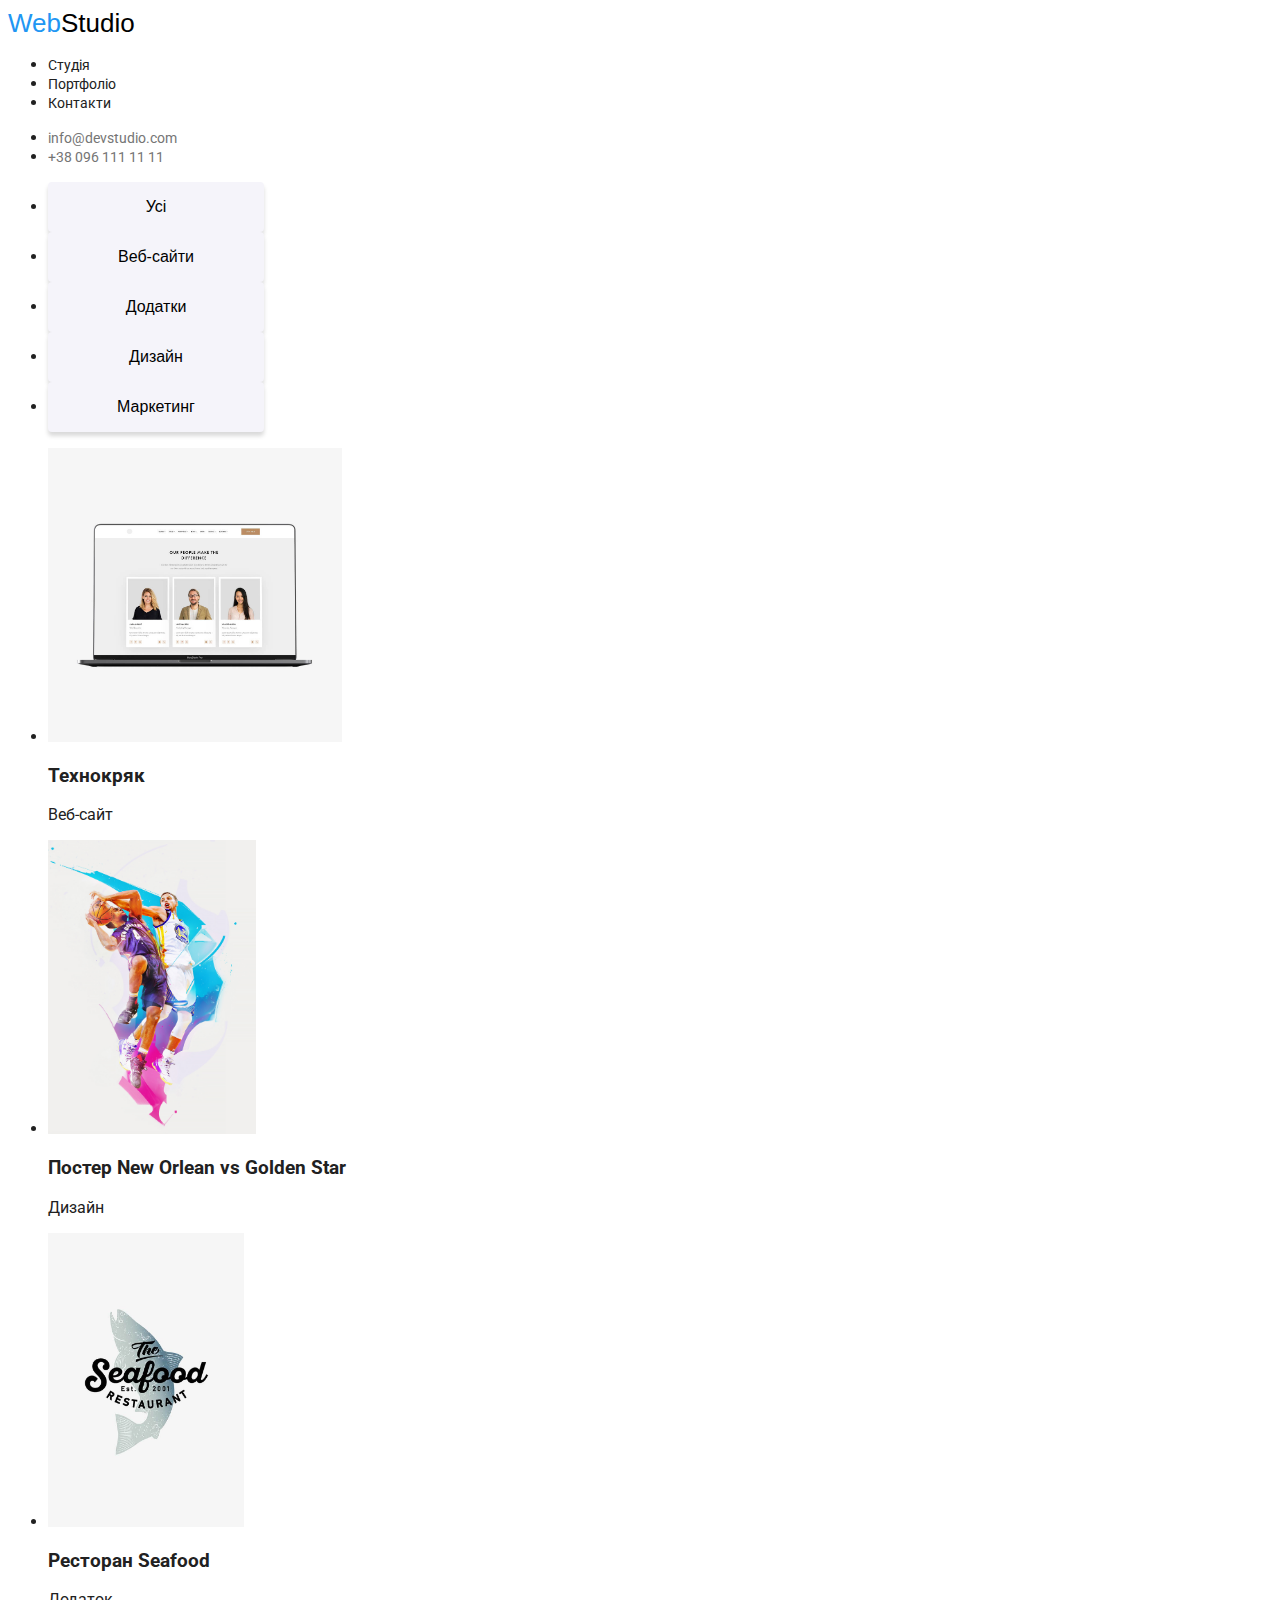
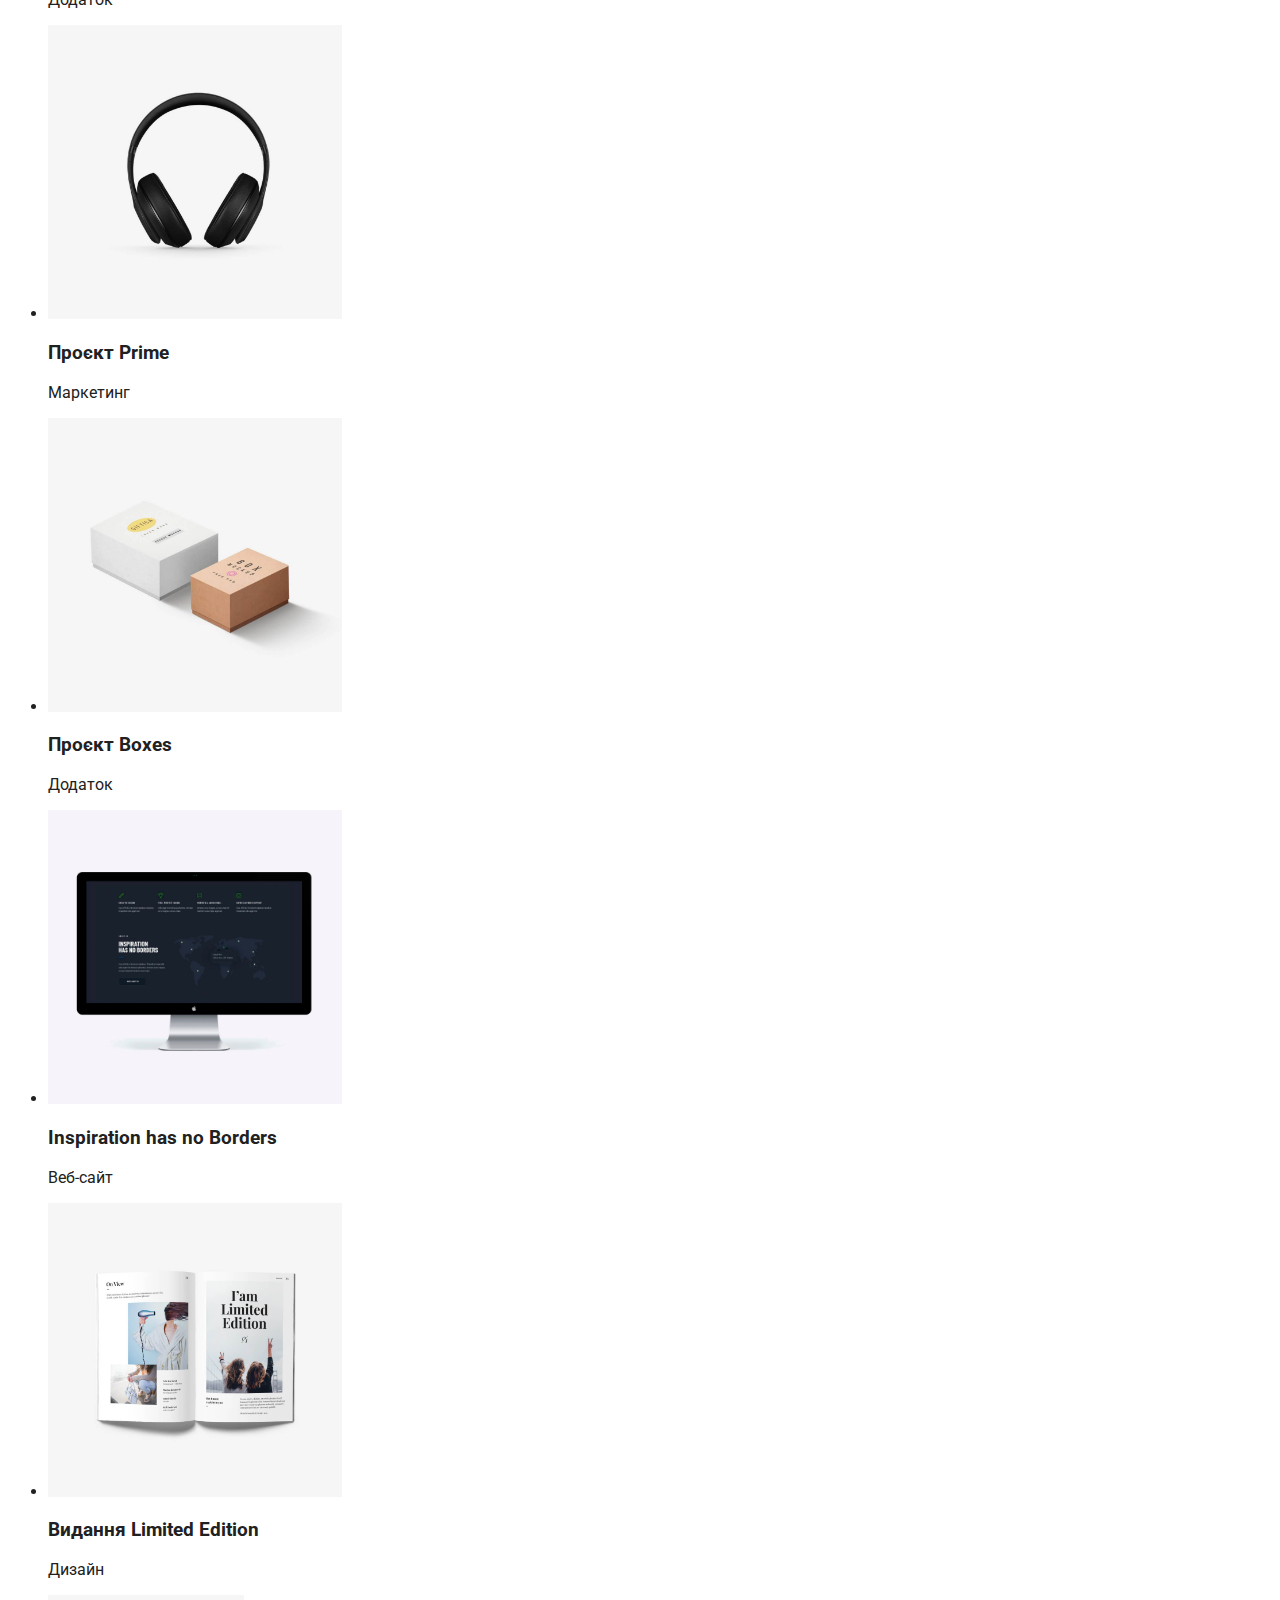
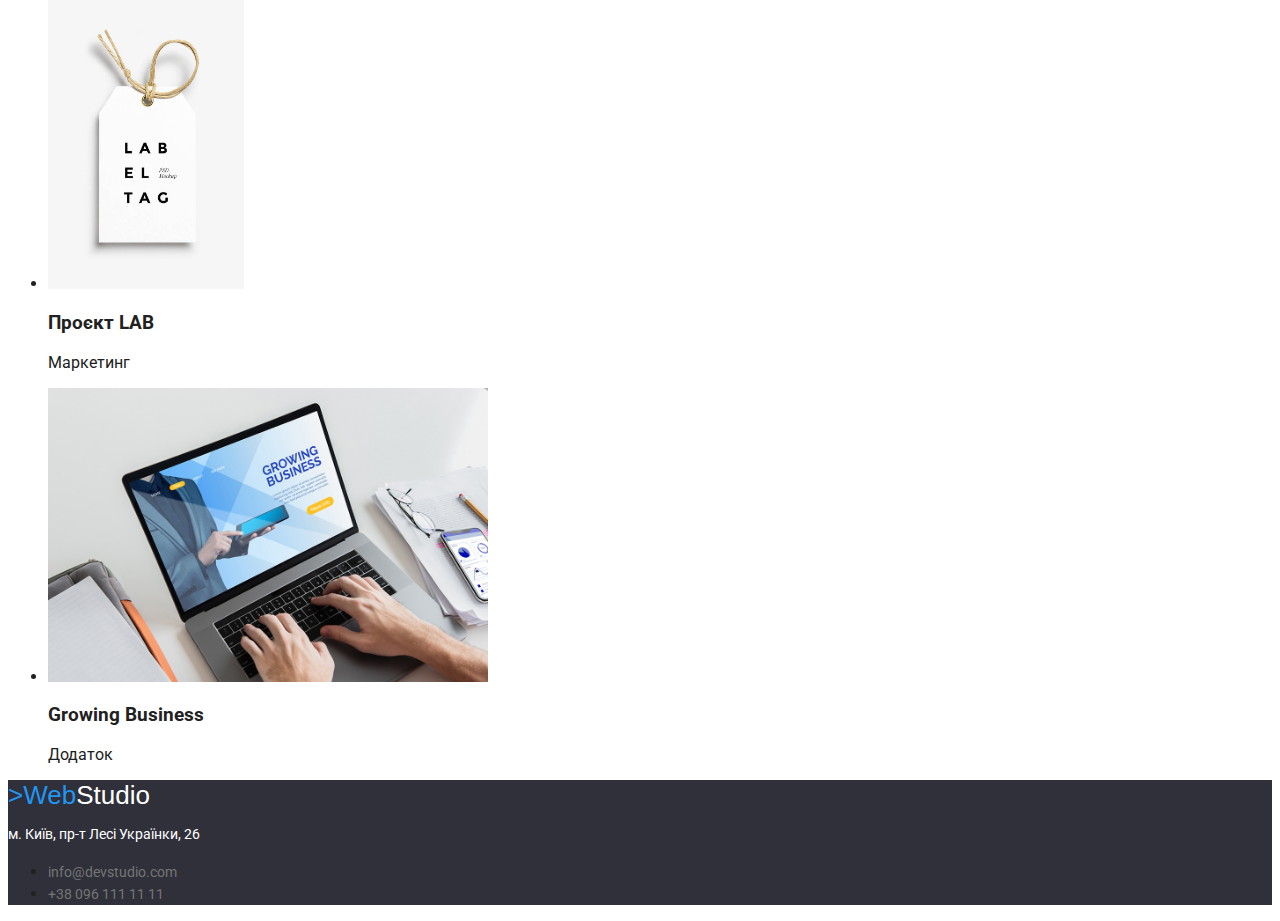
==== portfolio.html @ 4370968b "Chaged css way" ====
<!DOCTYPE html>
<html lang="en">
<head>
    <meta charset="UTF-8">
    <meta http-equiv="X-UA-Compatible" content="IE=edge">
    <meta name="viewport" content="width=device-width, initial-scale=1.0">
    <title>Портфоліо</title>
    <link rel="stylesheet" href="./css/portfolio.css" />
<link href="https://fonts.googleapis.com/css2?family=Roboto:wght@400;500;700;900&display=swap" rel="stylesheet"/>
</head>
<body>
            <!--HEADER-->
    <header>
                <nav>
                <a href = "Logo" class = "logo">Web<span style = "color: black">Studio</span></a>
                    <ul class = "social-links">
                        <li><a href = "index.html">Студія</a></li>
                        <li><a href = "">Портфоліо</a></li>
                        <li><a href = "">Контакти</li></a>
                    </ul>
                </nav>
                    <ul class = "contact">
                        <li><a href = "mailto: info@devstudio.com">info@devstudio.com</a></li>
                        <li><a href = "tel: +38 096 111 11 11">+38 096 111 11 11</a></li>
                    </ul>
            </header>
            <!--MAIN-->
    <main>
        <section>
    <ul>
        <li><button type = "button" class = "buttons">Усі</button></li>
        <li><button type = "button"class = "buttons">Веб-сайти</button></li>
        <li><button type = "button"class = "buttons">Додатки</button></li>
        <li><button type = "button"class = "buttons">Дизайн</button></li>
        <li><button type = "button"class = "buttons">Маркетинг</button></li>
    </ul>
        </section>
            <!--II SECTION-->
        <section>
            <ul class = "information">
                <li>
                    <!--1-->
                    <img src="./images/f1.jpg" alt="Компьютер"
                    weight="370" height="294">
                    <h3>Технокряк</h3>
                    <p>Веб-сайт</p>
                </li>
                <li>
                    <!--2-->
                    <img src="./images/f2.jpg" alt="Баскетбол"
                    weight="370" height="294">
                    <h3>Постер New Orlean vs Golden Star</h3>
                    <p>Дизайн</p>
                </li>
                <li>
                    <!--3-->
                    <img src="./images/f3.jpg" alt="Рыба"
                    weight="370" height="294">
                    <h3>Ресторан Seafood</h3>
                    <p>Додаток</p>
                </li>
                <li>
                    <!--4-->
                    <img src="./images/f4.jpg" alt="Наушники"
                    weight="370" height="294">
                    <h3>Проєкт Prime</h3>
                    <p>Маркетинг</p>
                </li>
                <li>
                    <!--5-->
                    <img src="./images/f5.jpg" alt="Коробки"
                    weight="370" height="294">
                    <h3>Проєкт Boxes</h3>
                    <p>Додаток</p>
                </li>
                <li>
                    <!--6-->
                    <img src="./images/f6.jpg" alt="Монитор"
                    weight="370" height="294">
                    <h3>Inspiration has no Borders</h3>
                    <p>Веб-сайт</p>
                </li>
                <li>
                    <!--7-->
                    <img src="./images/f7.jpg" alt="Журнал"
                    weight="370" height="294">
                    <h3>Видання Limited Edition</h3>
                    <p>Дизайн</p>
                </li>
                <li>
                    <!--8-->
                    <img src="./images/f8.jpg" alt="Бирка"
                    weight="370" height="294">
                    <h3>Проєкт LAB</h3>
                    <p>Маркетинг</p>
                </li>
                <li>
                    <!--9-->
                    <img src="./images/f9.jpg" alt="Ноутбук"
                    weight="370" height="294">
                    <h3>Growing Business</h3>
                    <p>Додаток</p>
                </li>
                </ul>
        </section>

        </main>
            <!--FOOTER-->
        <footer class = "container">
                <a href="logo" class = "logo">>Web<span style = "color: white">Studio</span></a>
                <address class = "fotext">
                        <p>м. Київ, пр-т Лесі Українки, 26</p>
                    <ul class = "contact">
                        <li><a href="mailto:info@devstudio.com">info@devstudio.com</a></li>
                        <li><a href="tel:+38 096 111 11 11">+38 096 111 11 11</a></li>
                    </ul>
                </address>
            </footer>
</body>
</html>
---- css/portfolio.css ----
body {
    font-family: Roboto, sans-serif;
    color: #212121;
}
.logo {
    text-decoration: none;
    font-family: Raleway, sans-serif;
    color: #2196F3;
    font-size: 26px;
    line-height: 31px;
}
.social-links a {
    color: #212121;
    text-decoration: none;
    font-size: 14px;
    font-style: Medium;
    line-height: 16px;   
}
.social-links :hover {
    color: #2196F3;
}
.contact a{
    color: #757575;
    text-decoration: none;
    font-size: 14px;  
}
.contact :hover {
    color: #2196F3;
}
.buttons {
    width: 216px;
    height: 50px;
    background-color: #F5F4FA;
    border-radius: 4px;
    border: 0px;
    font-size: 16px;
    color: black;
    box-shadow: 0px 4px 4px 0px #00000026;
    cursor: pointer;
}
.buttons:hover {
    background-color: #2196F3;
    color: white;
}
.box h3{
    font-size: 18;
    color: #212121;
    line-height: 2.0;
    font-style: bold;
    letter-spacing: 6%;
}
.box p {
    font-size: 16;
    color: #757575;
    line-height: 2.0;
    font-style: regular;
    letter-spacing: 3%;
}
.fotext {
    text-decoration: none;
    font-style: normal;
    line-height: 1.4;
}
.fotext p {
    font-size: 14px;
    color: white;
}
.container {
    background-color: #2F303A;
}
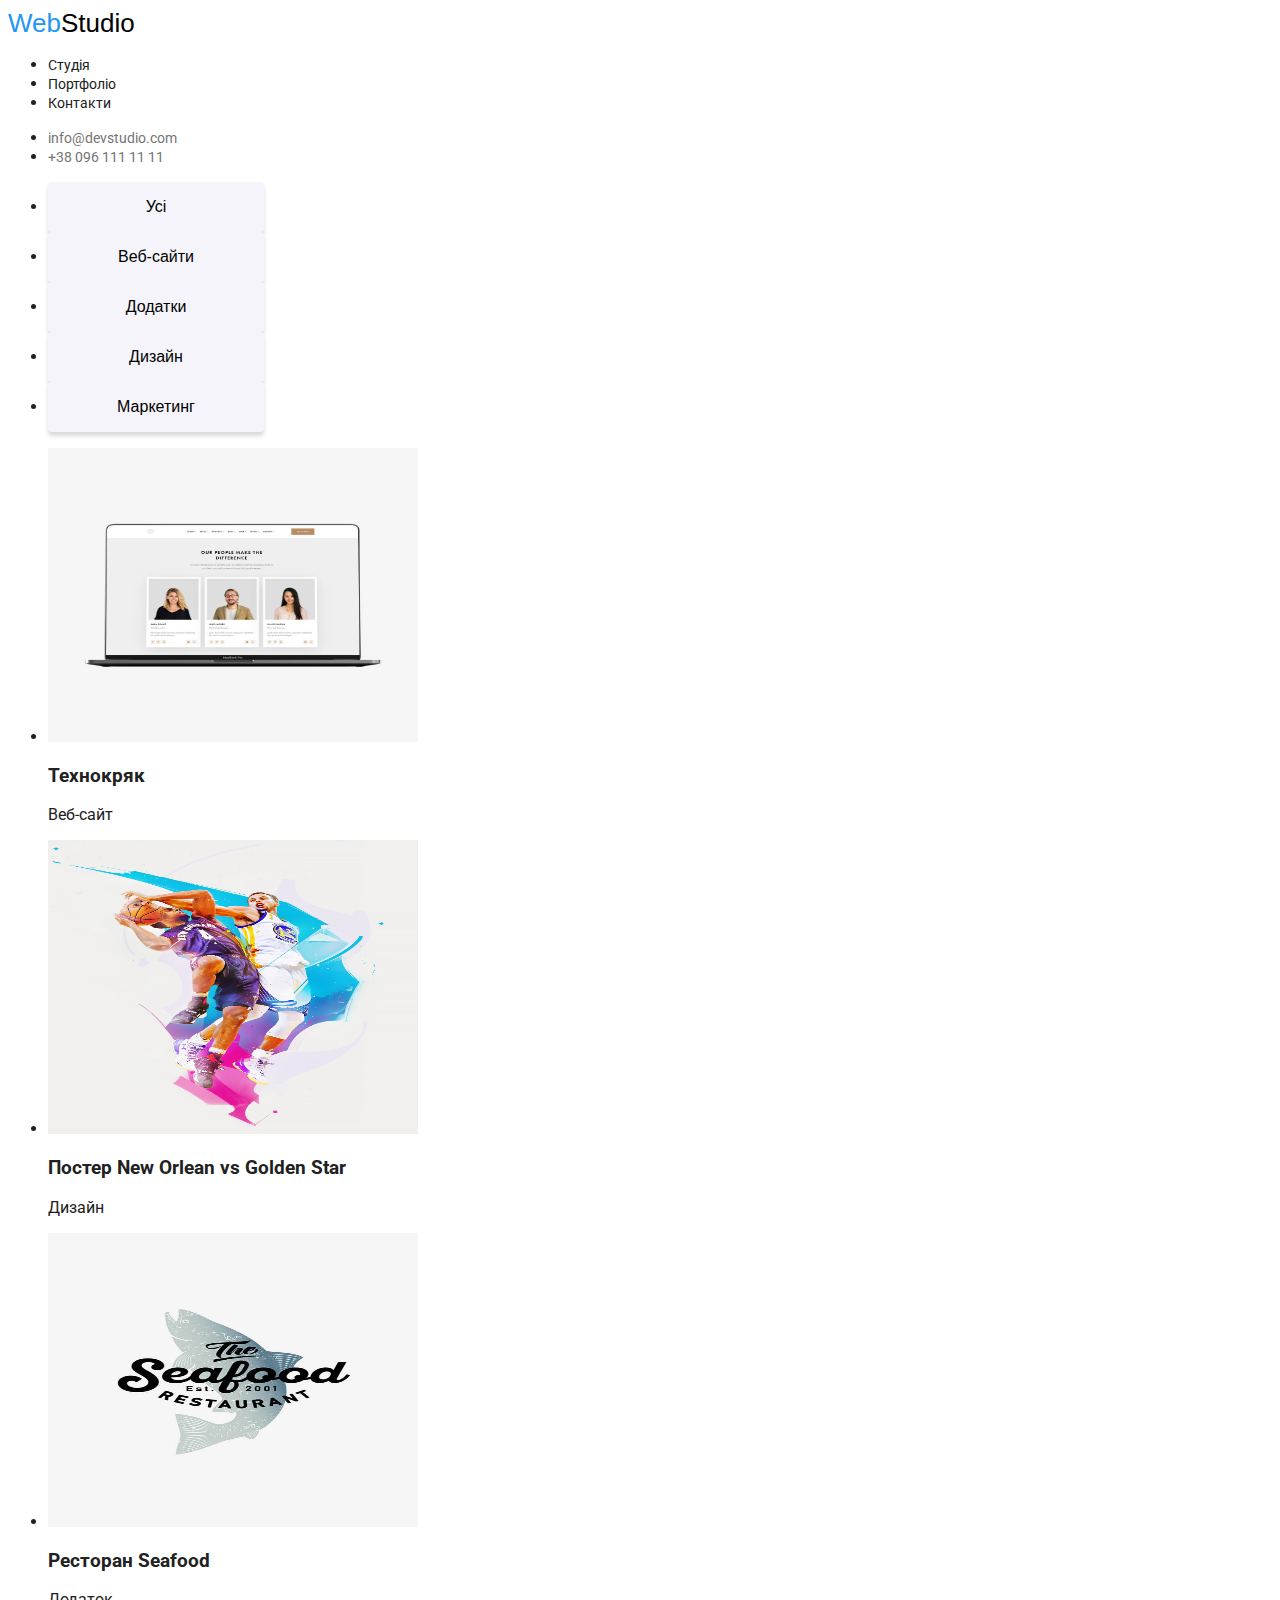
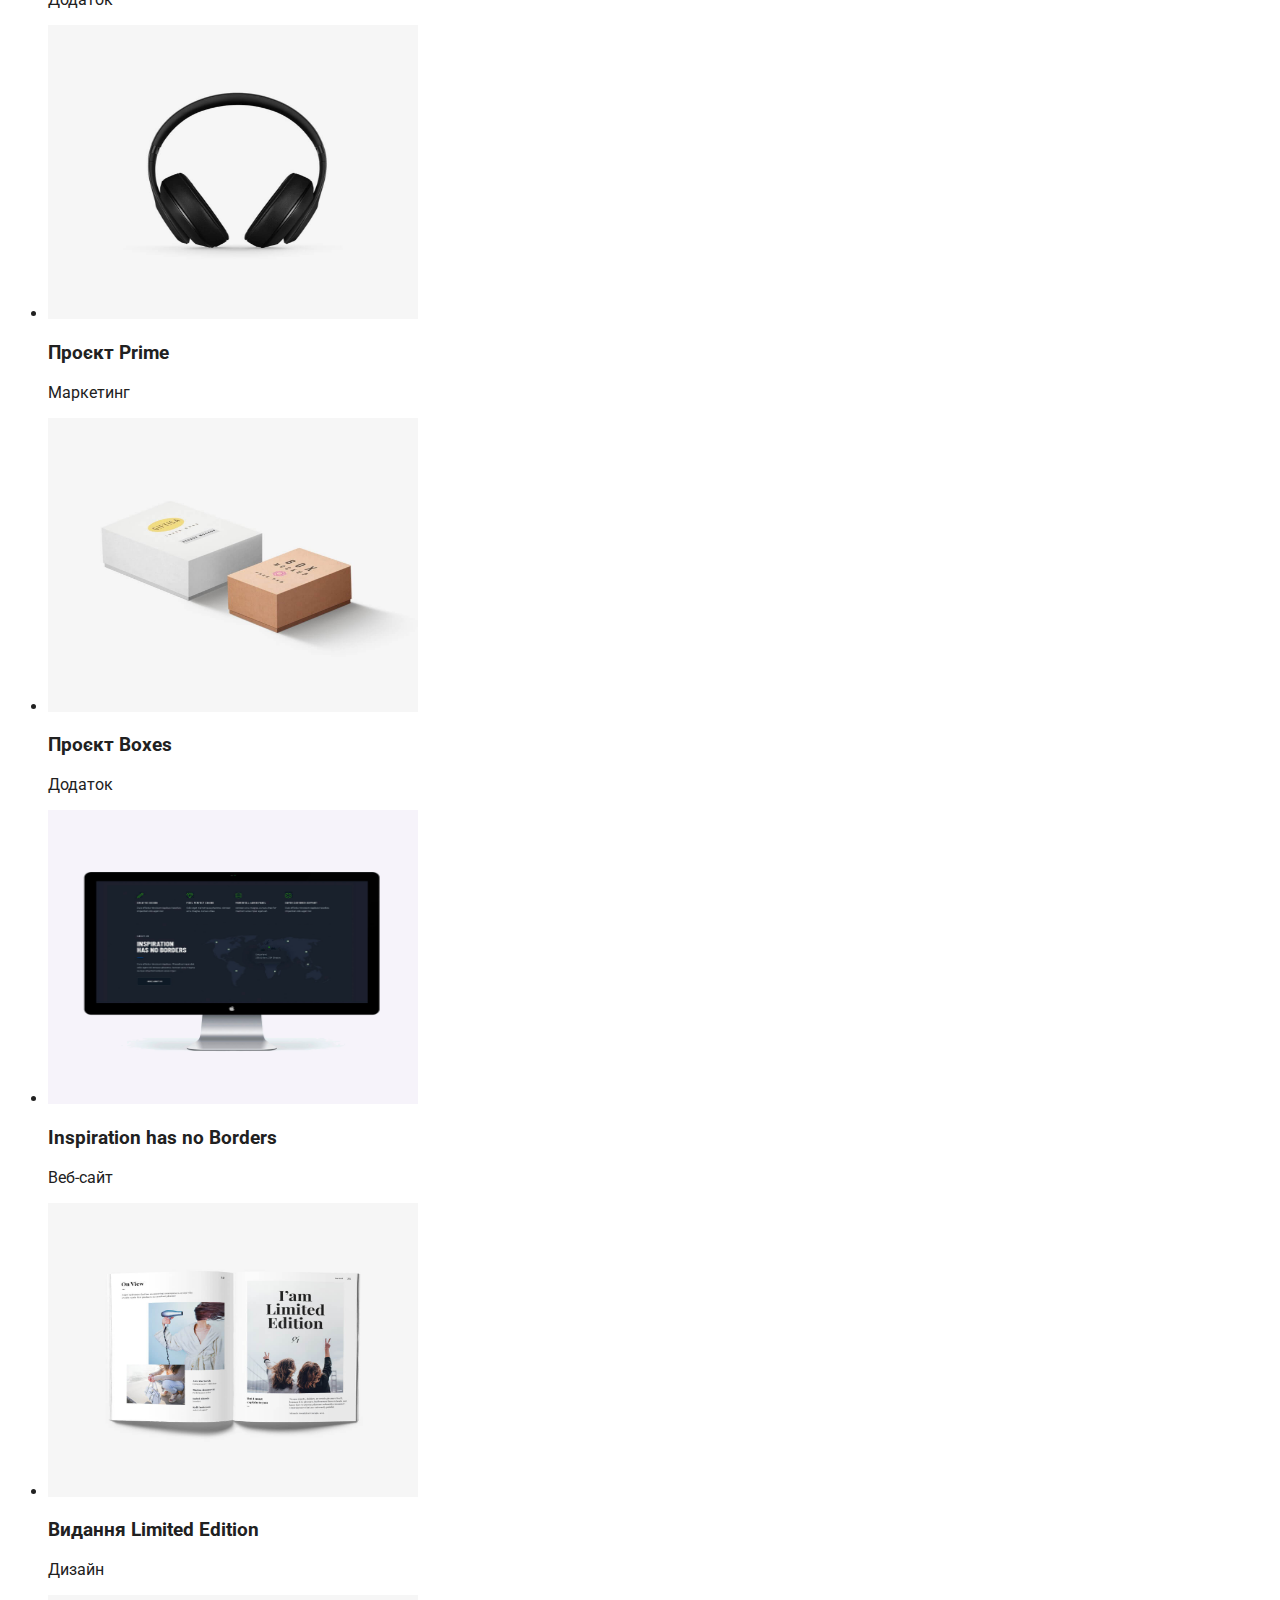
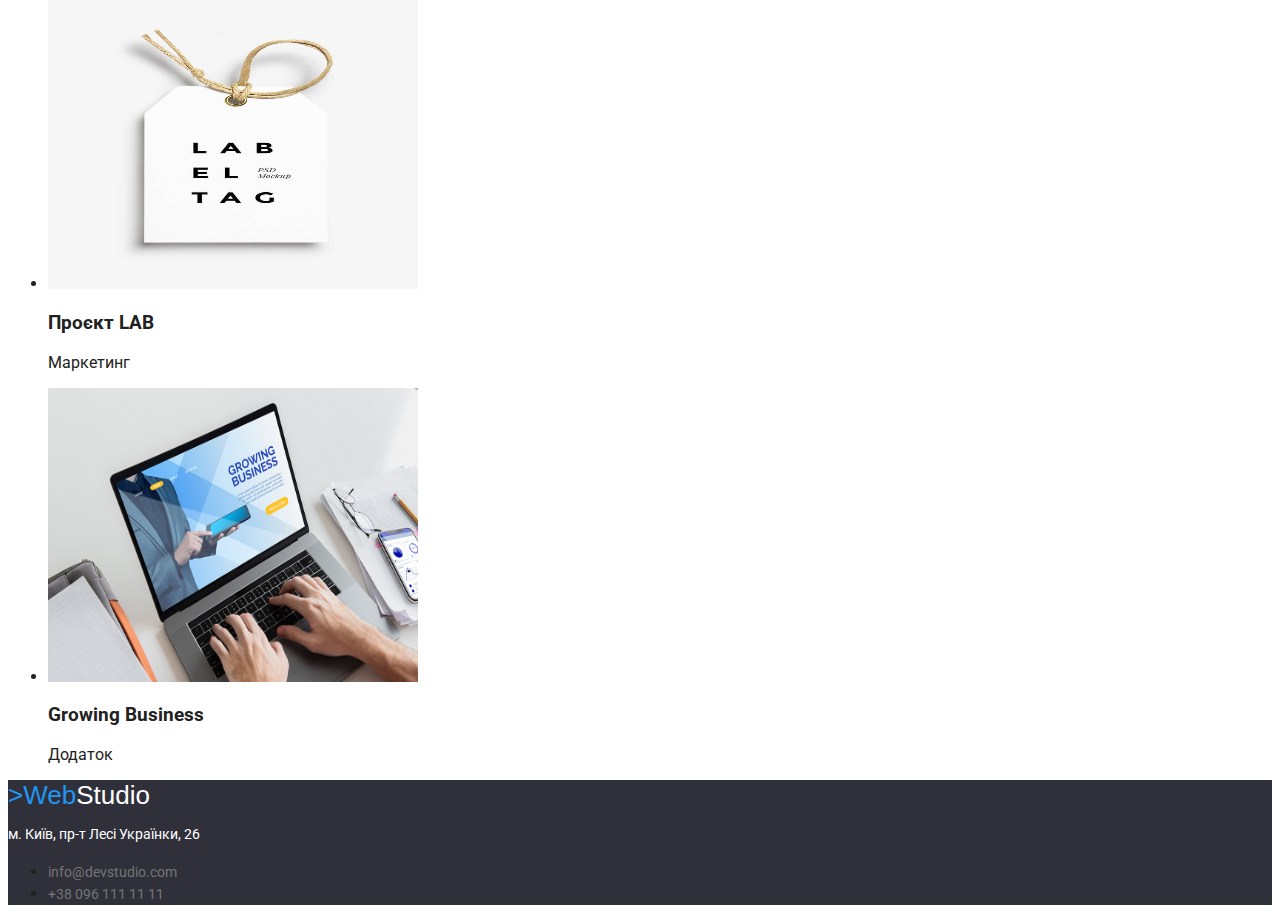
==== commit d2569e3e: "nothing" ====
--- a/portfolio.html
+++ b/portfolio.html
@@ -41,63 +41,63 @@
                 <li>
                     <!--1-->
                     <img src="./images/f1.jpg" alt="Компьютер"
-                    weight="370" height="294">
+                    width="370" height="294">
                     <h3>Технокряк</h3>
                     <p>Веб-сайт</p>
                 </li>
                 <li>
                     <!--2-->
                     <img src="./images/f2.jpg" alt="Баскетбол"
-                    weight="370" height="294">
+                    width="370" height="294">
                     <h3>Постер New Orlean vs Golden Star</h3>
                     <p>Дизайн</p>
                 </li>
                 <li>
                     <!--3-->
                     <img src="./images/f3.jpg" alt="Рыба"
-                    weight="370" height="294">
+                    width="370" height="294">
                     <h3>Ресторан Seafood</h3>
                     <p>Додаток</p>
                 </li>
                 <li>
                     <!--4-->
                     <img src="./images/f4.jpg" alt="Наушники"
-                    weight="370" height="294">
+                    width="370" height="294">
                     <h3>Проєкт Prime</h3>
                     <p>Маркетинг</p>
                 </li>
                 <li>
                     <!--5-->
                     <img src="./images/f5.jpg" alt="Коробки"
-                    weight="370" height="294">
+                    width="370" height="294">
                     <h3>Проєкт Boxes</h3>
                     <p>Додаток</p>
                 </li>
                 <li>
                     <!--6-->
                     <img src="./images/f6.jpg" alt="Монитор"
-                    weight="370" height="294">
+                    width="370" height="294">
                     <h3>Inspiration has no Borders</h3>
                     <p>Веб-сайт</p>
                 </li>
                 <li>
                     <!--7-->
                     <img src="./images/f7.jpg" alt="Журнал"
-                    weight="370" height="294">
+                    width="370" height="294">
                     <h3>Видання Limited Edition</h3>
                     <p>Дизайн</p>
                 </li>
                 <li>
                     <!--8-->
                     <img src="./images/f8.jpg" alt="Бирка"
-                    weight="370" height="294">
+                    width="370" height="294">
                     <h3>Проєкт LAB</h3>
                     <p>Маркетинг</p>
                 </li>
                 <li>
                     <!--9-->
                     <img src="./images/f9.jpg" alt="Ноутбук"
-                    weight="370" height="294">
+                    width="370" height="294">
                     <h3>Growing Business</h3>
                     <p>Додаток</p>
                 </li>
--- a/css/portfolio.css
+++ b/css/portfolio.css
@@ -13,7 +13,7 @@
     color: #212121;
     text-decoration: none;
     font-size: 14px;
-    font-style: Medium;
+    font-weight: Medium;
     line-height: 16px;   
 }
 .social-links :hover {
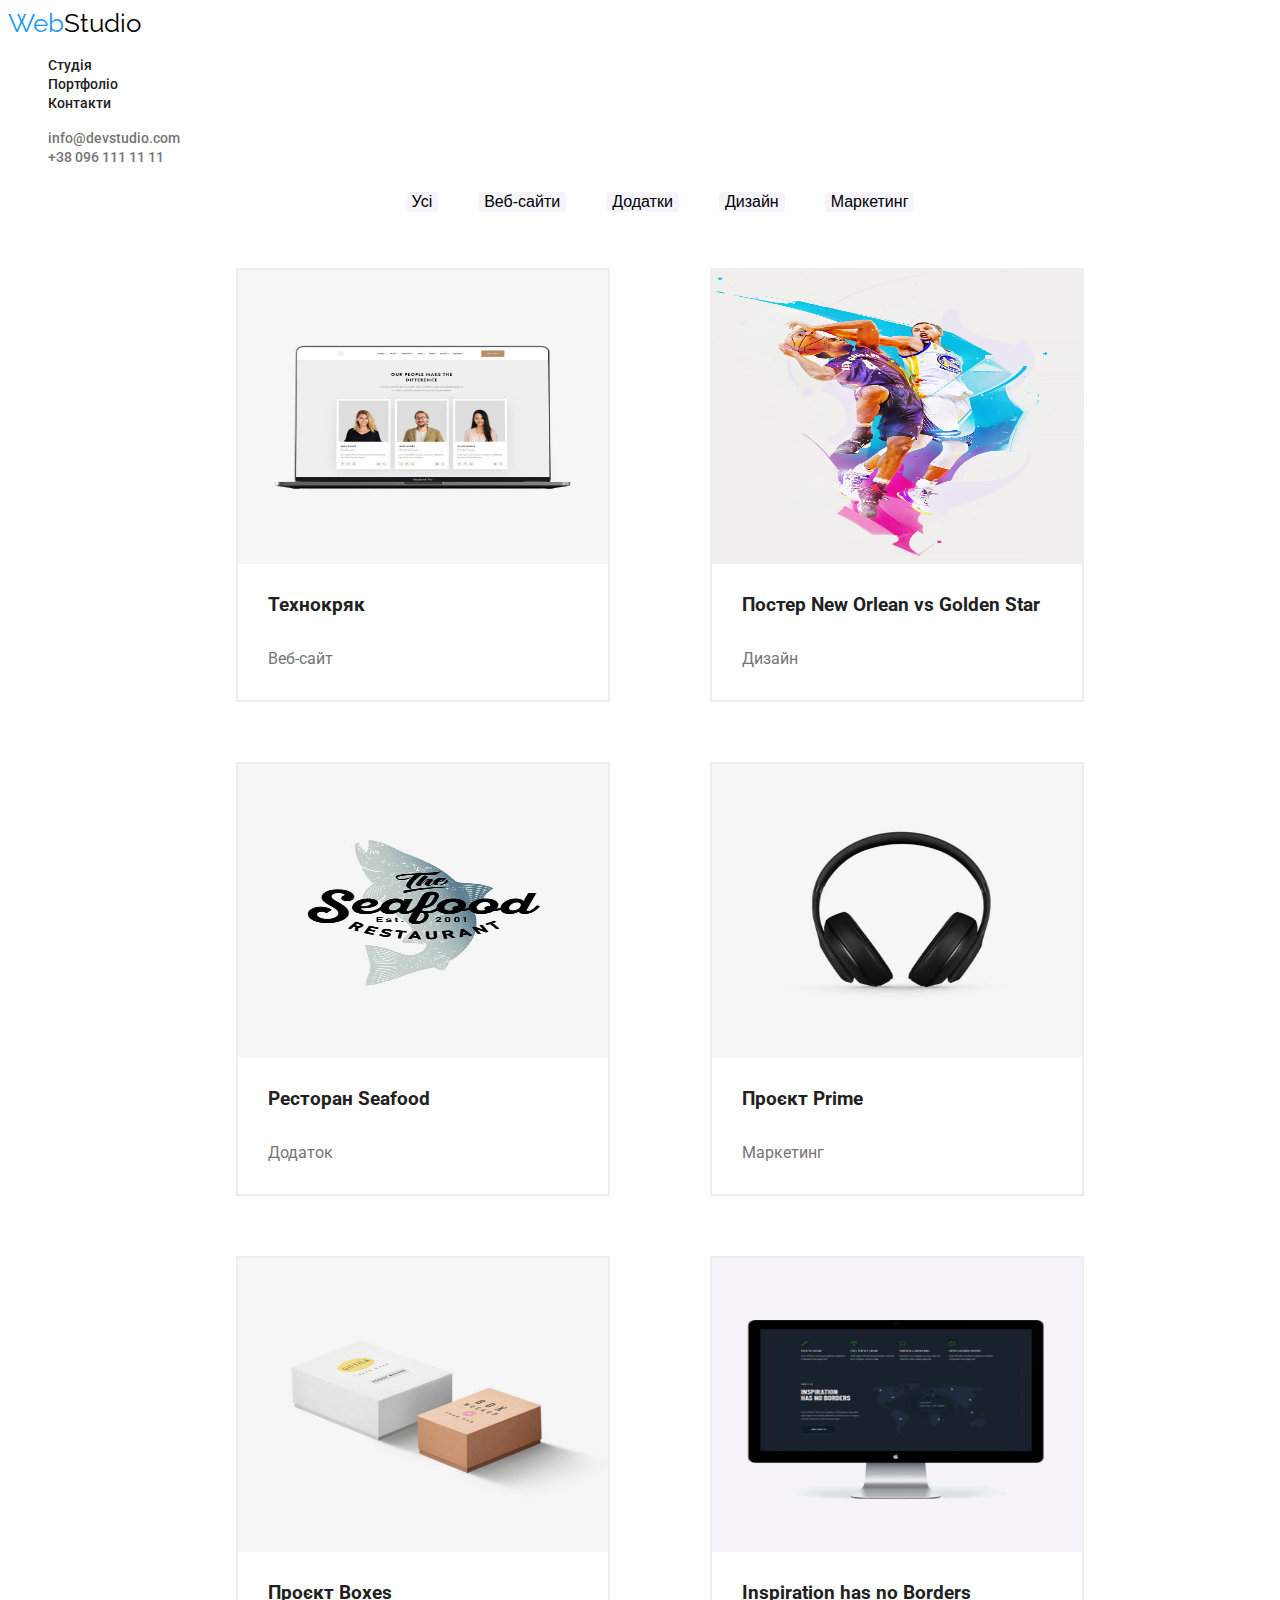
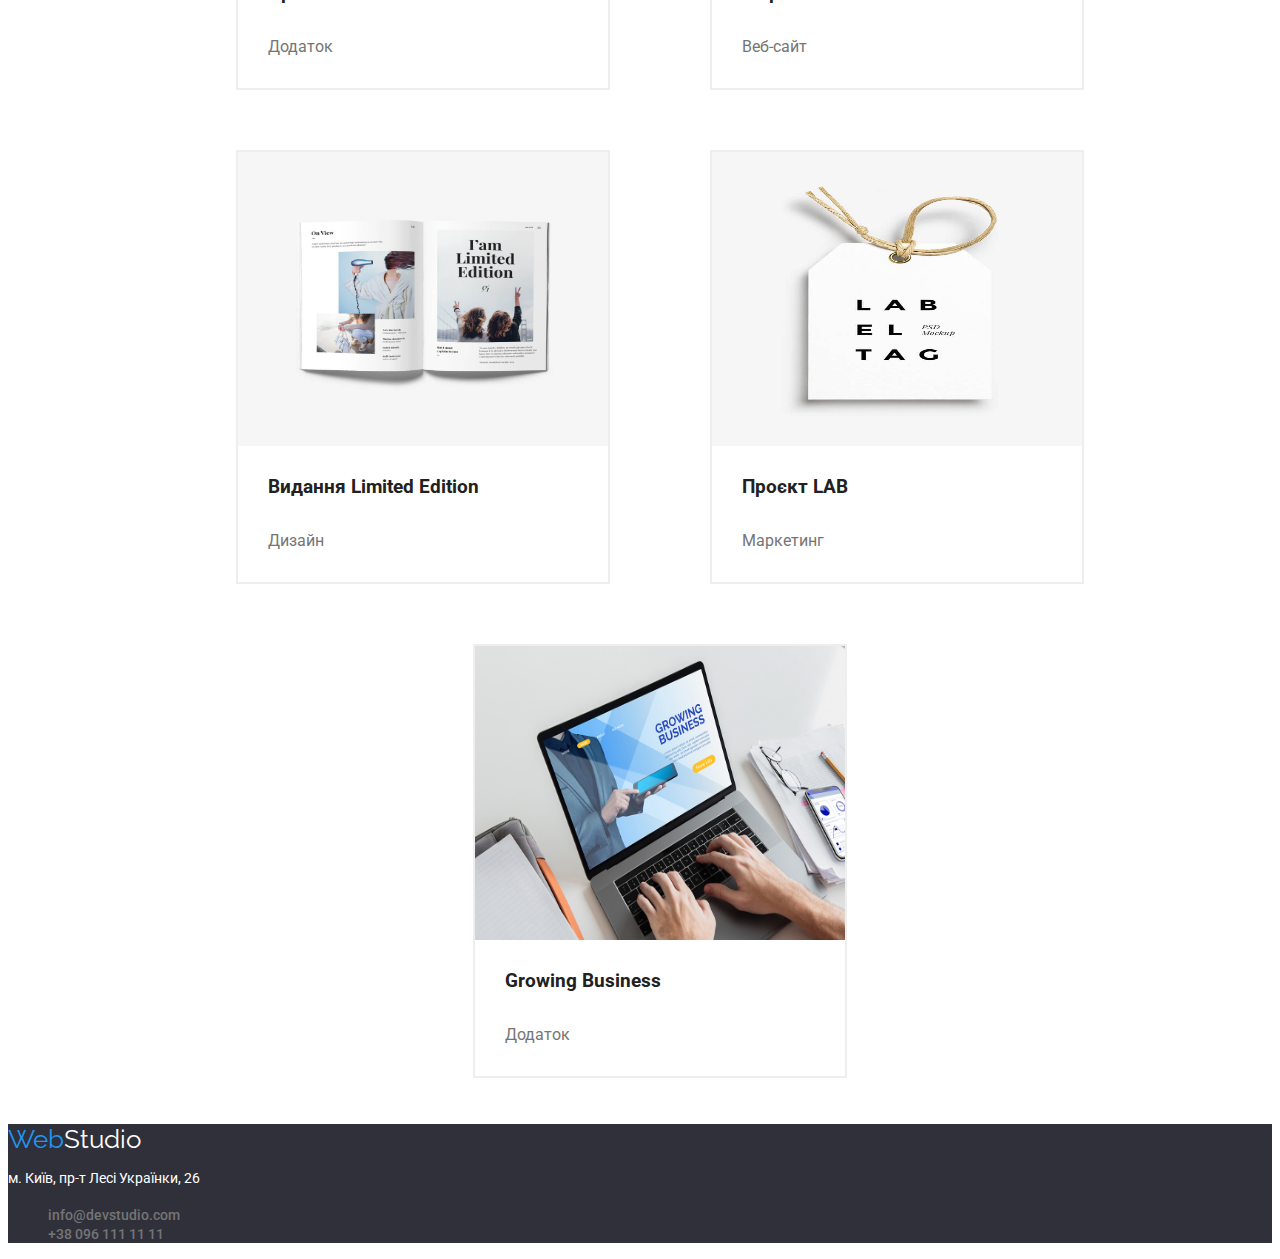
==== commit ca50c79f: "CHANGED SOMETHING JUST WATCH" ====
--- a/portfolio.html
+++ b/portfolio.html
@@ -5,8 +5,9 @@
     <meta http-equiv="X-UA-Compatible" content="IE=edge">
     <meta name="viewport" content="width=device-width, initial-scale=1.0">
     <title>Портфоліо</title>
-    <link rel="stylesheet" href="./css/portfolio.css" />
-<link href="https://fonts.googleapis.com/css2?family=Roboto:wght@400;500;700;900&display=swap" rel="stylesheet"/>
+    <link rel="stylesheet" href="./css/style.css" />
+        <link href="https://fonts.googleapis.com/css2?family=Roboto:wght@400;500;700;900&display=swap" rel="stylesheet"/>
+        <link href="https://fonts.googleapis.com/css2?family=Raleway:wght@700&display=swap" rel="stylesheet">
 </head>
 <body>
             <!--HEADER-->
@@ -27,77 +28,68 @@
             <!--MAIN-->
     <main>
         <section>
-    <ul>
-        <li><button type = "button" class = "buttons">Усі</button></li>
-        <li><button type = "button"class = "buttons">Веб-сайти</button></li>
-        <li><button type = "button"class = "buttons">Додатки</button></li>
-        <li><button type = "button"class = "buttons">Дизайн</button></li>
-        <li><button type = "button"class = "buttons">Маркетинг</button></li>
+    <ul class = "direction">
+        <li><button type = "button" class = "second-button">Усі</button></li>
+        <li><button type = "button" class = "second-button">Веб-сайти</button></li>
+        <li><button type = "button" class = "second-button">Додатки</button></li>
+        <li><button type = "button" class = "second-button">Дизайн</button></li>
+        <li><button type = "button" class = "second-button">Маркетинг</button></li>
     </ul>
         </section>
             <!--II SECTION-->
-        <section>
-            <ul class = "information">
-                <li>
+        <section  class = "direction-two">
+            <ul class = "box">
+                <li class = "second-card">
                     <!--1-->
-                    <img src="./images/f1.jpg" alt="Компьютер"
-                    width="370" height="294">
+                    <img src="./images/f1.jpg" alt="Компьютер"/>
                     <h3>Технокряк</h3>
                     <p>Веб-сайт</p>
                 </li>
-                <li>
+                <li class = "second-card">
                     <!--2-->
-                    <img src="./images/f2.jpg" alt="Баскетбол"
-                    width="370" height="294">
+                    <img src="./images/f2.jpg" alt="Баскетбол"/>
                     <h3>Постер New Orlean vs Golden Star</h3>
                     <p>Дизайн</p>
                 </li>
-                <li>
+                <li class = "second-card">
                     <!--3-->
-                    <img src="./images/f3.jpg" alt="Рыба"
-                    width="370" height="294">
+                    <img src="./images/f3.jpg" alt="Рыба"/>
                     <h3>Ресторан Seafood</h3>
                     <p>Додаток</p>
                 </li>
-                <li>
+                <li class = "second-card">
                     <!--4-->
-                    <img src="./images/f4.jpg" alt="Наушники"
-                    width="370" height="294">
+                    <img src="./images/f4.jpg" alt="Наушники"/>
                     <h3>Проєкт Prime</h3>
                     <p>Маркетинг</p>
                 </li>
-                <li>
+                <li class = "second-card">
                     <!--5-->
-                    <img src="./images/f5.jpg" alt="Коробки"
-                    width="370" height="294">
+                    <img src="./images/f5.jpg" alt="Коробки"/>
                     <h3>Проєкт Boxes</h3>
                     <p>Додаток</p>
                 </li>
-                <li>
+                <li class = "second-card">
                     <!--6-->
-                    <img src="./images/f6.jpg" alt="Монитор"
-                    width="370" height="294">
+                    <img src="./images/f6.jpg" alt="Монитор"/>
                     <h3>Inspiration has no Borders</h3>
                     <p>Веб-сайт</p>
                 </li>
-                <li>
+                <li class = "second-card">
                     <!--7-->
-                    <img src="./images/f7.jpg" alt="Журнал"
-                    width="370" height="294">
+                    <img src="./images/f7.jpg" alt="Журнал"/>
                     <h3>Видання Limited Edition</h3>
                     <p>Дизайн</p>
                 </li>
-                <li>
+                <li class = "second-card">
                     <!--8-->
-                    <img src="./images/f8.jpg" alt="Бирка"
-                    width="370" height="294">
+                    <img src="./images/f8.jpg" alt="Бирка"/>
                     <h3>Проєкт LAB</h3>
                     <p>Маркетинг</p>
                 </li>
-                <li>
+                <li class = "second-card">
                     <!--9-->
-                    <img src="./images/f9.jpg" alt="Ноутбук"
-                    width="370" height="294">
+                    <img src="./images/f9.jpg" alt="Ноутбук"/>
                     <h3>Growing Business</h3>
                     <p>Додаток</p>
                 </li>
@@ -107,8 +99,8 @@
         </main>
             <!--FOOTER-->
         <footer class = "container">
-                <a href="logo" class = "logo">>Web<span style = "color: white">Studio</span></a>
-                <address class = "fotext">
+                <a href="logo" class = "logo">Web<span style = "color: white">Studio</span></a>
+                <address class = "footer-text">
                         <p>м. Київ, пр-т Лесі Українки, 26</p>
                     <ul class = "contact">
                         <li><a href="mailto:info@devstudio.com">info@devstudio.com</a></li>
--- a/css/style.css
+++ b/css/style.css
@@ -0,0 +1,179 @@
+body {
+    font-family: "Roboto", sans-serif;
+    color: #212121;
+}
+.logo {
+    text-decoration: none;
+    font-family: "Raleway", sans-serif;
+    color: #2196F3;
+    font-size: 26px;
+    line-height: 31px;
+}
+.social-links {
+    list-style: none;
+}
+.social-links a {
+    text-decoration: none;
+    color: #212121;
+    font-size: 14px;
+    font-weight: 500;
+    line-height: 16px;   
+}
+.social-links :hover {
+    color: #2196F3;
+}
+.contact {
+    list-style: none;
+}
+.contact a{
+    text-decoration: none;
+    color: #757575;
+    font-weight: 500;
+    font-style: normal;
+    font-size: 14px;
+}
+.contact :hover {
+    color: #2196F3;
+}
+.first-title {
+    font-size: 44px;
+    line-height: 60px;
+    letter-spacing: 6%;
+    font-weight: black;
+}
+.button {
+    width: 216px;
+    height: 50px;
+    background-color: #2196F3;
+    border-radius: 4px;
+    border: 0px;
+    font-size: 16px;
+    color: white;
+    box-shadow: 0px 4px 4px 0px #00000026;
+    cursor: pointer;
+}
+.information {
+    list-style: none;
+    font-size: 14px;
+    line-height: 1.4;
+    font-weight: Bold;
+}
+.information p{
+    color: #757575;
+    font-weight: 400;
+    line-height: 1.6;
+    font-weight: 400;
+}
+.images-page-one { 
+    list-style: none;
+}
+.images-page-one img { 
+    width: 370px; 
+    height: 294px;
+}
+.title {
+    font-size: 36px;
+    font-style: Bold;
+    line-height: 1.6;
+}
+.selection-color {
+    background-color: #F5F4FA;
+}
+.our-team {
+    list-style: none;
+}
+.our-team img {
+    width: 270px;
+    height: 260px;
+}
+
+.our-team h3 {
+    font-size: 16px;
+    font-weight: 500;
+    line-height: 1.2;
+}
+
+.our-team p {
+    color: #757575;
+    font-weight: 400;
+    font-size: 16px;
+}
+
+.footer-text p {
+    text-decoration: none;
+    list-style: none;
+    line-height: 1.4;
+    font-size: 14px;
+    font-style: normal;
+    font-weight: 400;
+    color: white;
+    
+}
+.container {
+    text-decoration: none;
+    list-style: none;
+    background-color: #2F303A;
+}
+.second-button {
+    list-style: none;
+    font-size: 16px;
+    background-color: #F5F4FA;
+    border-radius: 4px;
+    border: 0px;
+    color: black;
+    font-weight: 500;
+    cursor: pointer;
+    margin: 10px 20px; 
+}
+.second-button:hover {
+    background-color: #2196F3;
+    color: white;
+}
+.direction {
+    list-style: none;
+    display: flex;
+    justify-content: center;
+    align-items: center;
+}
+.direction-two {
+    list-style: none;
+    
+}
+.box {
+    text-decoration: none;
+    list-style: none;
+
+    display: flex;
+    flex-wrap: wrap;
+    justify-content: center;
+    align-items: center;
+}
+.box img {
+    width: 370px; 
+    height: 294px;
+}
+
+.box h3{
+    font-size: 18;
+    color: #212121;
+    line-height: 2.0;
+    font-weight: bold;
+    letter-spacing: 6%;
+    padding-left: 30px;
+}
+.box p {
+    font-size: 16;
+    color: #757575;
+    line-height: 2.0;
+    font-weight: 400;
+    letter-spacing: 3%;
+    padding-left: 30px;
+}
+.second-card {
+    width: 370px;
+    height: 430px;
+    border: 2px solid #EEEEEE;
+    background: #FFFFFF;
+    
+    margin: 30px 50px;
+}
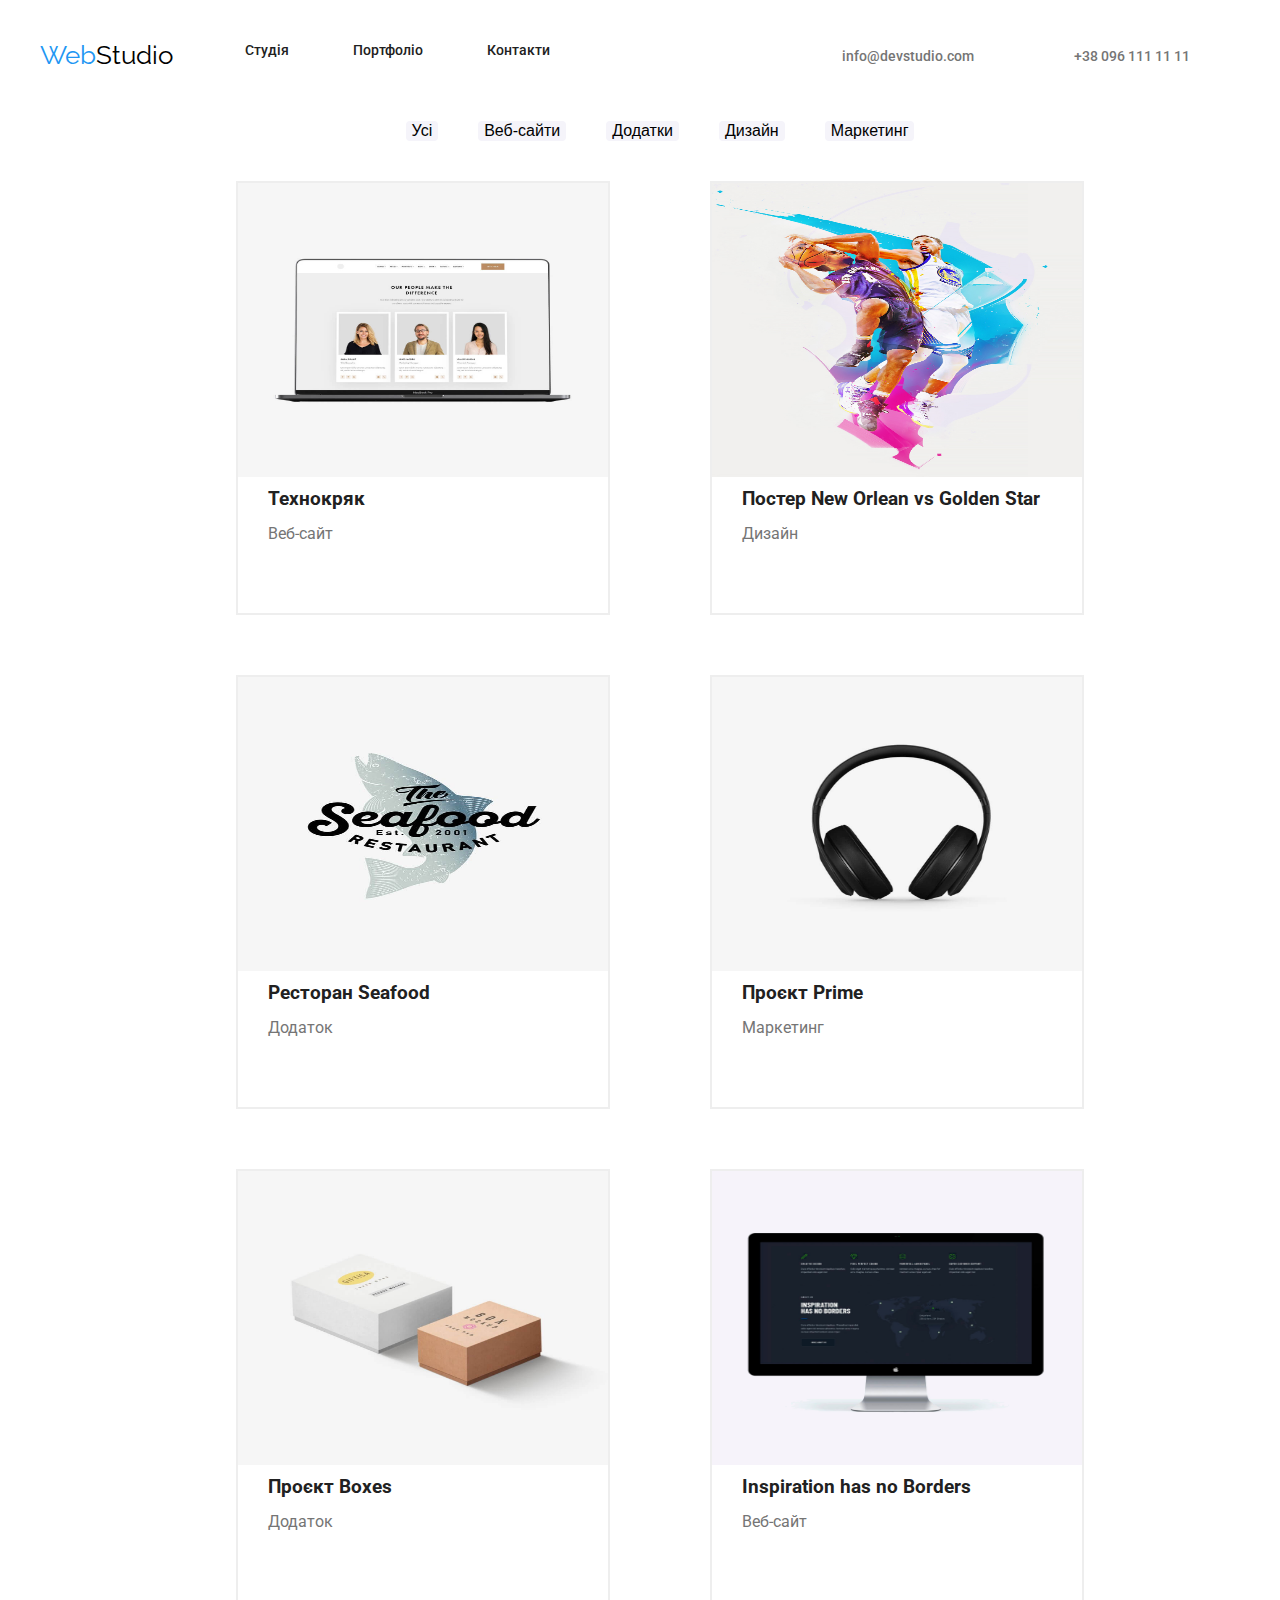
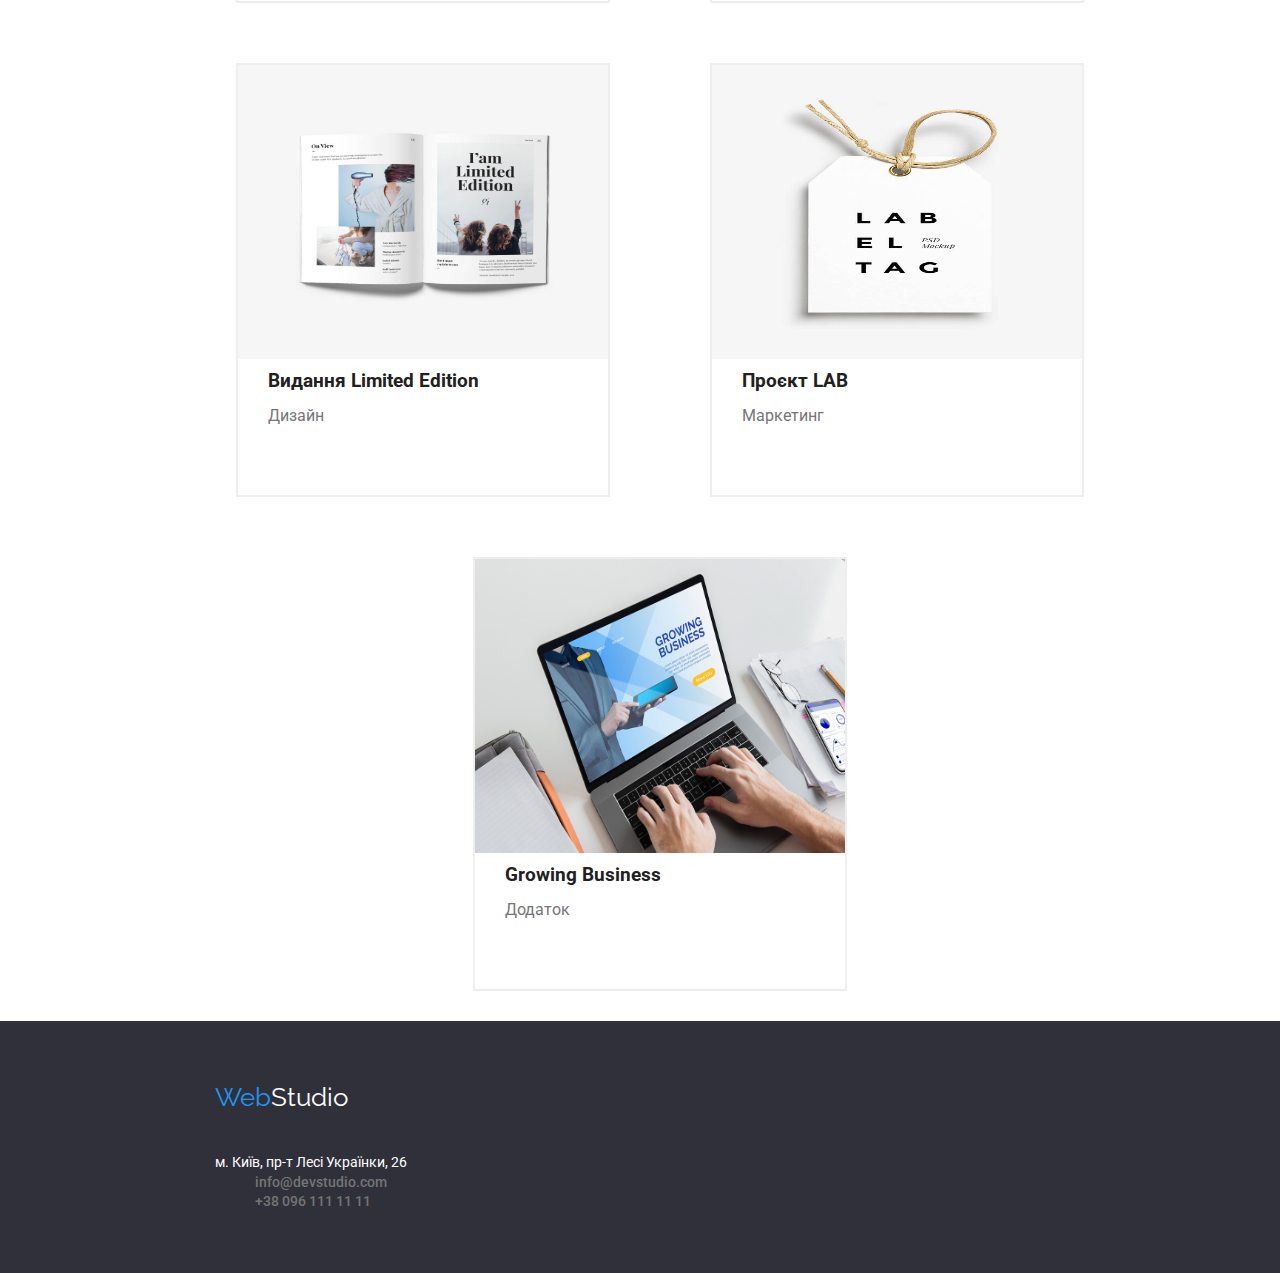
==== commit ca78a293: "Changed CSS and added HTML tags" ====
--- a/portfolio.html
+++ b/portfolio.html
@@ -6,24 +6,30 @@
     <meta name="viewport" content="width=device-width, initial-scale=1.0">
     <title>Портфоліо</title>
     <link rel="stylesheet" href="./css/style.css" />
+    <link rel="stylesheet" href="./css/reset.scss" />
         <link href="https://fonts.googleapis.com/css2?family=Roboto:wght@400;500;700;900&display=swap" rel="stylesheet"/>
         <link href="https://fonts.googleapis.com/css2?family=Raleway:wght@700&display=swap" rel="stylesheet">
 </head>
 <body>
             <!--HEADER-->
     <header>
+        <div class = "n-d">
                 <nav>
-                <a href = "Logo" class = "logo">Web<span style = "color: black">Studio</span></a>
-                    <ul class = "social-links">
+                    <div class = "n">
+                <a href = "Logo" class = "logo">Web<span style = "color: black">Studio</span></a>    
+                
+                <ul class = "social-links">
                         <li><a href = "index.html">Студія</a></li>
                         <li><a href = "">Портфоліо</a></li>
                         <li><a href = "">Контакти</li></a>
                     </ul>
+            </div>
                 </nav>
                     <ul class = "contact">
                         <li><a href = "mailto: info@devstudio.com">info@devstudio.com</a></li>
                         <li><a href = "tel: +38 096 111 11 11">+38 096 111 11 11</a></li>
-                    </ul>
+                    </ul>               
+                </div>
             </header>
             <!--MAIN-->
     <main>
@@ -98,15 +104,17 @@
 
         </main>
             <!--FOOTER-->
-        <footer class = "container">
-                <a href="logo" class = "logo">Web<span style = "color: white">Studio</span></a>
+            <footer>
+                <div class = "container">
+                <a href="logo" class = "footer-logo">Web<span style = "color: white">Studio</span></a>
                 <address class = "footer-text">
                         <p>м. Київ, пр-т Лесі Українки, 26</p>
-                    <ul class = "contact">
+                    <ul class = "contact-two">
                         <li><a href="mailto:info@devstudio.com">info@devstudio.com</a></li>
                         <li><a href="tel:+38 096 111 11 11">+38 096 111 11 11</a></li>
                     </ul>
                 </address>
-            </footer>
+                </div>
+        </footer>
 </body>
 </html>--- a/css/style.css
+++ b/css/style.css
@@ -1,29 +1,59 @@
+
+html, body, div, span, applet, object, iframe,
+h1, h2, h3, h4, h5, h6, p, blockquote, pre,
+a, abbr, acronym, address, big, cite, code,
+del, dfn, em, img, ins, kbd, q, s, samp,
+small, strike, strong, sub, sup, tt, var,
+b, u, i, center,
+dl, dt, dd, ol, ul, li,
+fieldset, form, label, legend, input, textarea,
+table, caption, tbody, tfoot, thead, tr, th, td,
+article, aside, canvas, details, embed, 
+figure, figcaption, footer, header, hgroup, 
+menu, nav, output, ruby, section, summary,
+time, mark, audio, video {
+	margin: 0;
+}
 body {
     font-family: "Roboto", sans-serif;
     color: #212121;
 }
+.n-d {
+    display: flex;
+    justify-content: space-between;
+    align-items: center;
+    padding: 40px;
+}
+.n {
+    display: flex;
+}
 .logo {
     text-decoration: none;
     font-family: "Raleway", sans-serif;
     color: #2196F3;
     font-size: 26px;
     line-height: 31px;
+    
 }
 .social-links {
     list-style: none;
+    display: flex;
 }
 .social-links a {
     text-decoration: none;
     color: #212121;
     font-size: 14px;
     font-weight: 500;
-    line-height: 16px;   
+    line-height: 16px;
+    padding: 32px;
+    
 }
 .social-links :hover {
     color: #2196F3;
 }
 .contact {
     list-style: none;
+    display: flex;
 }
 .contact a{
     text-decoration: none;
@@ -31,15 +61,25 @@
     font-weight: 500;
     font-style: normal;
     font-size: 14px;
+    padding: 50px;
+    
 }
 .contact :hover {
     color: #2196F3;
 }
+
 .first-title {
     font-size: 44px;
     line-height: 60px;
     letter-spacing: 6%;
     font-weight: black;
+    margin: 30px;
+}
+.direction-first {
+    display: flex;
+    flex-direction: column;
+    justify-content: center;
+    align-items: center;
 }
 .button {
     width: 216px;
@@ -52,54 +92,107 @@
     box-shadow: 0px 4px 4px 0px #00000026;
     cursor: pointer;
 }
+.direction-inform {
+    display: flex;
+    justify-content: center;
+    align-items: center;
+}
 .information {
     list-style: none;
     font-size: 14px;
     line-height: 1.4;
     font-weight: Bold;
+    padding: 50px 94px;
+    
 }
 .information p{
     color: #757575;
     font-weight: 400;
-    line-height: 1.6;
-    font-weight: 400;
+    font-weight: 400;
+    line-height: 24px;
+    margin-top: 10px;
+    margin-right: 170px;
+    
 }
 .images-page-one { 
     list-style: none;
+    display: flex;
+    justify-content: center;
+    align-items: center;
 }
 .images-page-one img { 
     width: 370px; 
     height: 294px;
+    margin: 30px;
+    padding-bottom: 50px;
 }
 .title {
     font-size: 36px;
     font-style: Bold;
     line-height: 1.6;
+    display: flex;
+    justify-content: center;
+    align-items: center;
+    padding-top: 94px;
 }
 .selection-color {
     background-color: #F5F4FA;
+    padding-top: 20px;
+}
+.title-two {
+    font-size: 36px;
+    font-style: Bold;
+    line-height: 1.6;
+    display: flex;
+    justify-content: center;
+    align-items: center;
+    padding: 94px 50px;
 }
 .our-team {
     list-style: none;
+    display: flex;
+    justify-content: center;
+    align-items: center;
+    padding-bottom: 94px;
 }
 .our-team img {
     width: 270px;
     height: 260px;
+
 }
 
 .our-team h3 {
     font-size: 16px;
     font-weight: 500;
     line-height: 1.2;
+    text-align: center;
 }
 
 .our-team p {
     color: #757575;
     font-weight: 400;
     font-size: 16px;
-}
-
-.footer-text p {
+    text-align: center;
+}
+.card-our {
+    height: 368px;
+    width: 270px;
+    background-color: #FFFFFF;
+    border: 2px solid #EEEEEE;
+    border-radius: 3px;
+    box-shadow: 0px 2px 1px 0px #00000033;
+
+    margin: 30px;
+}
+.footer-logo {
+    text-decoration: none;
+    font-family: "Raleway", sans-serif;
+    color: #2196F3;
+    font-size: 26px;
+    line-height: 31px;
+    padding: 20px 215px ;
+}
+.footer-text {
     text-decoration: none;
     list-style: none;
     line-height: 1.4;
@@ -107,12 +200,36 @@
     font-style: normal;
     font-weight: 400;
     color: white;
-    
+    margin: 20px 215px;
+}
+
+.text-container {
+    padding: 60px 215px ;
 }
 .container {
     text-decoration: none;
     list-style: none;
     background-color: #2F303A;
+    height: 252px;
+
+    display: flex;
+    flex-direction: column;
+    justify-content: center;
+    align-items: flex-start;
+}
+.contact-two {
+    list-style: none;
+
+}
+.contact-two a{
+    text-decoration: none;
+    color: #757575;
+    font-weight: 500;
+    font-style: normal;
+    font-size: 14px;
+}
+.contact-two :hover {
+    color: #2196F3;
 }
 .second-button {
     list-style: none;
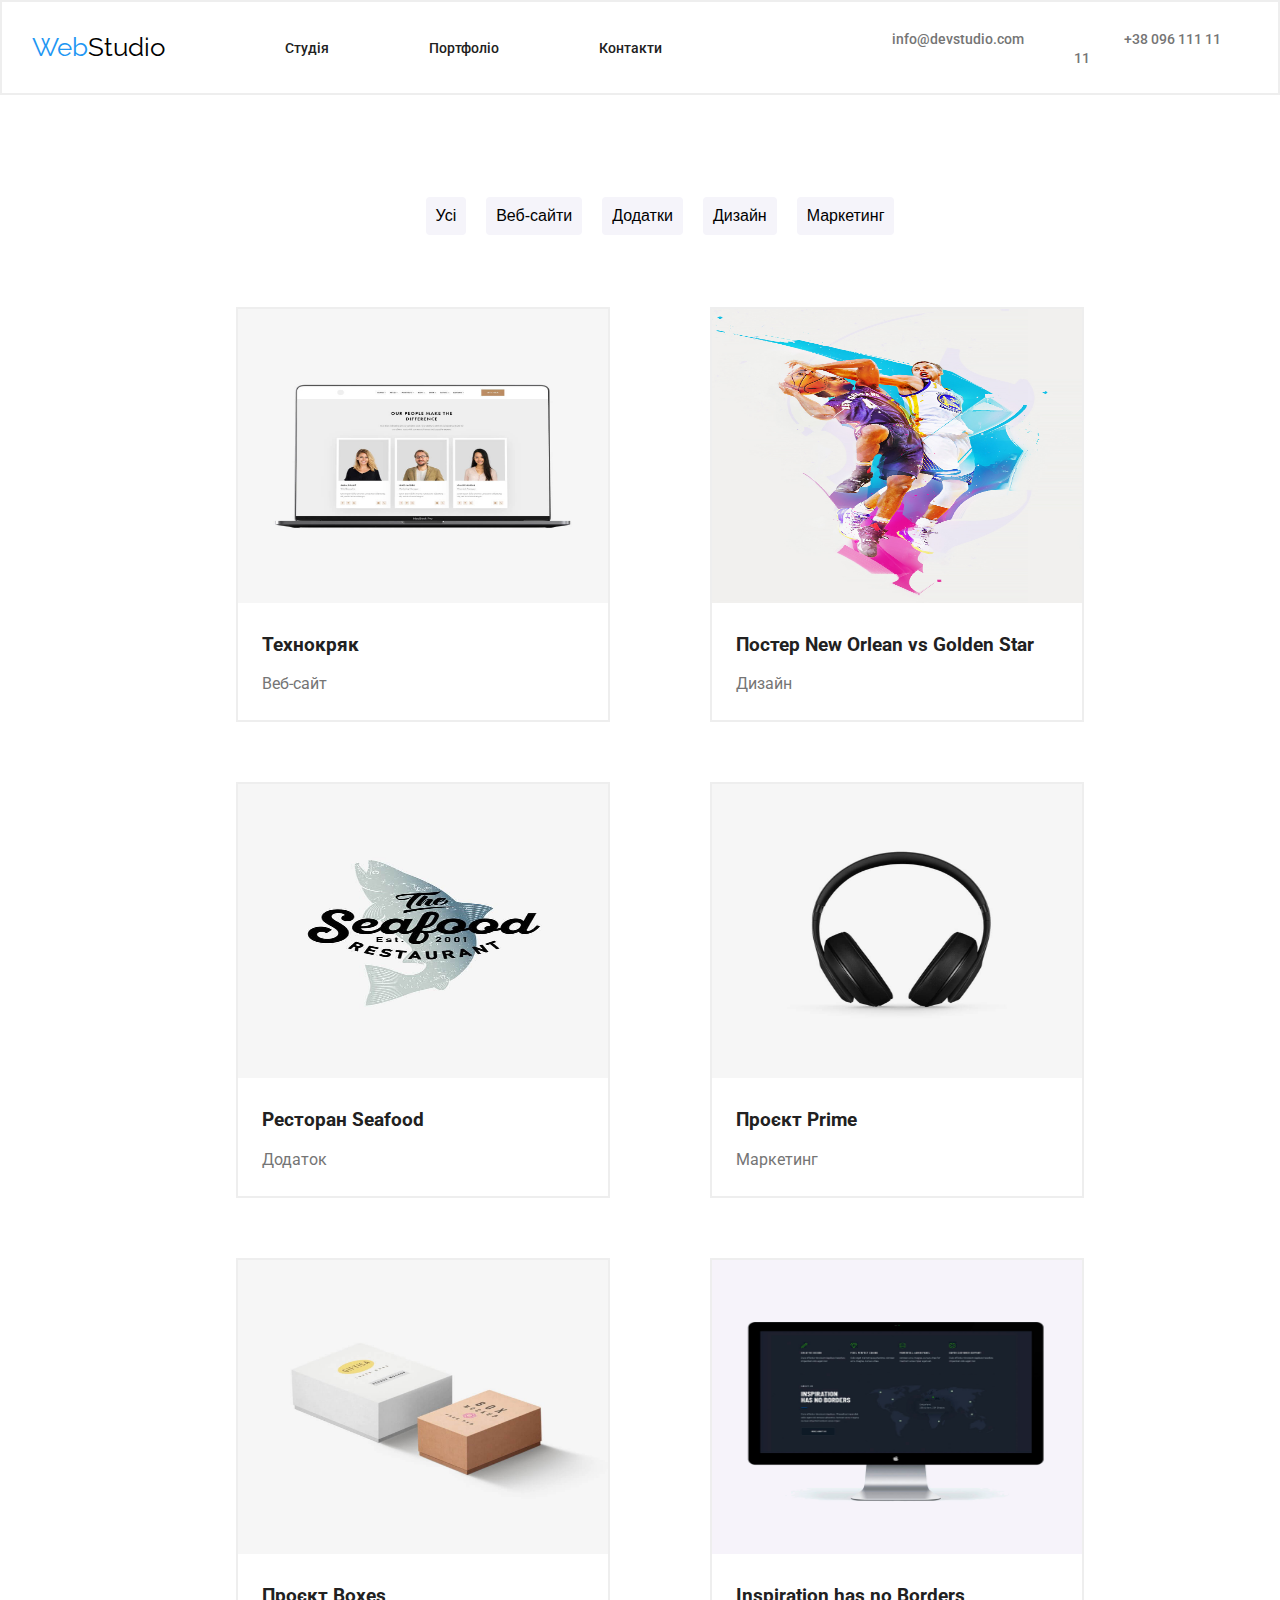
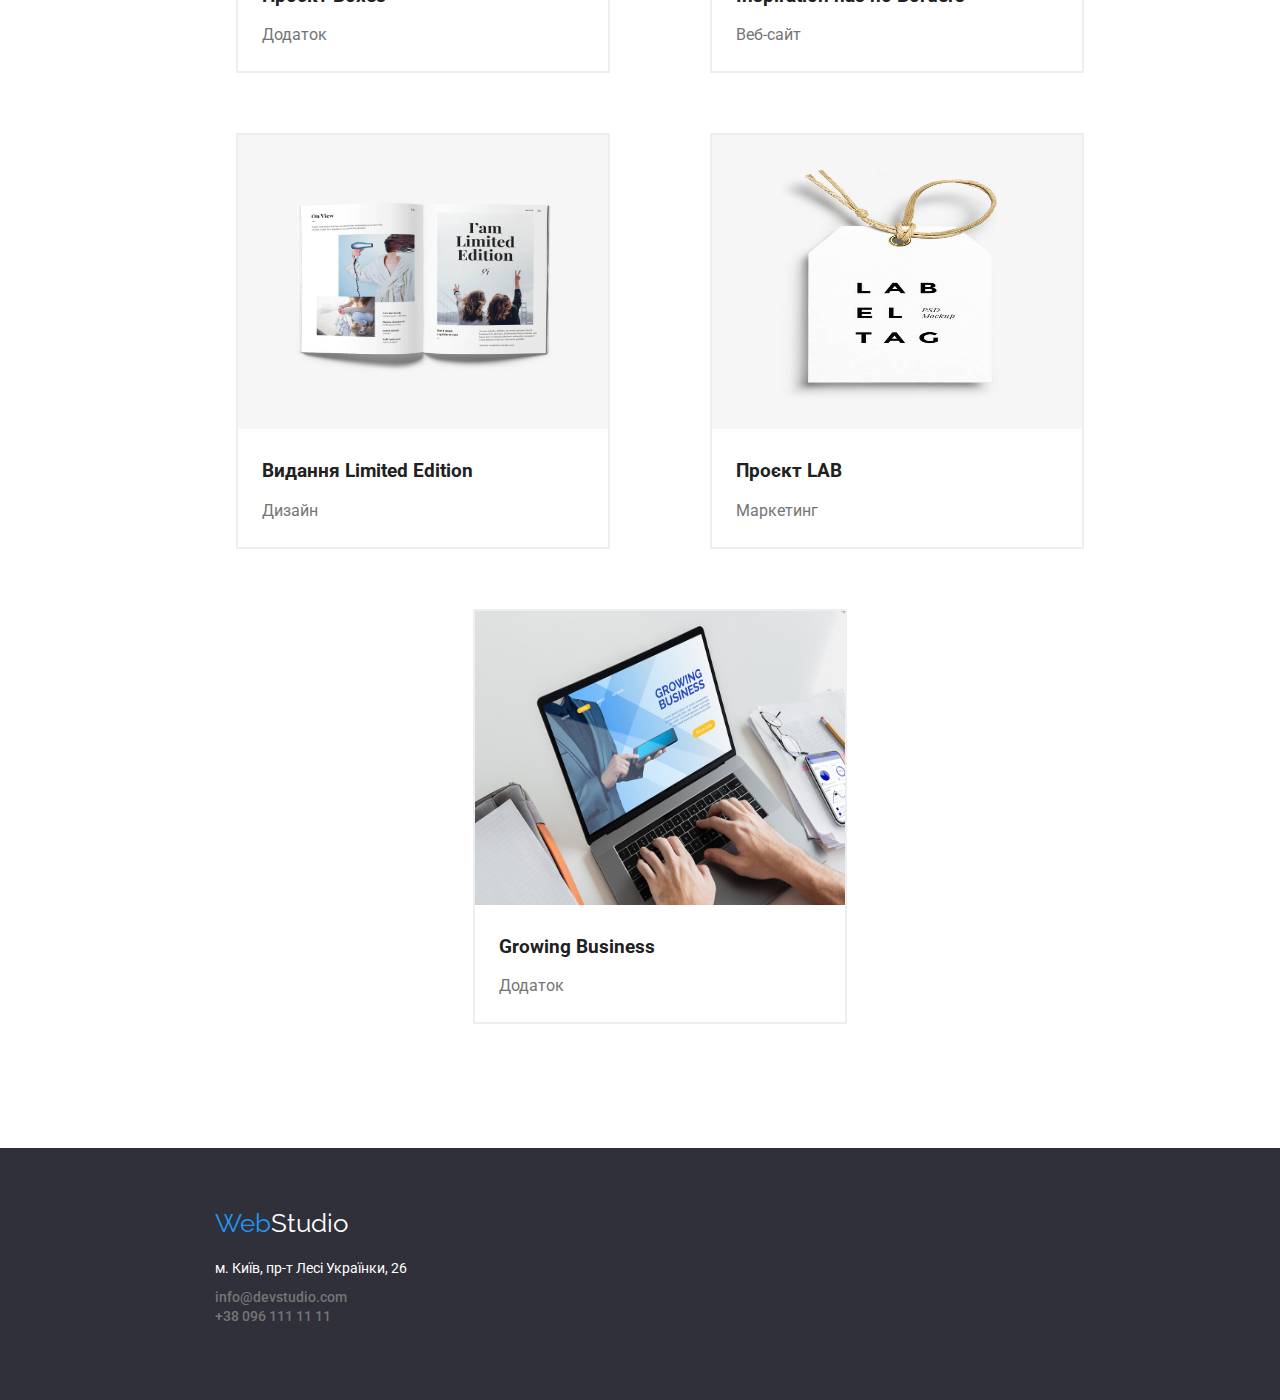
==== commit ee0d0666: "CHANGED EVERYTHING!!!" ====
--- a/portfolio.html
+++ b/portfolio.html
@@ -12,33 +12,30 @@
 </head>
 <body>
             <!--HEADER-->
-    <header>
-        <div class = "n-d">
+        <header>
                 <nav>
-                    <div class = "n">
-                <a href = "Logo" class = "logo">Web<span style = "color: black">Studio</span></a>    
-                
-                <ul class = "social-links">
-                        <li><a href = "index.html">Студія</a></li>
-                        <li><a href = "">Портфоліо</a></li>
-                        <li><a href = "">Контакти</li></a>
-                    </ul>
-            </div>
+                    <div class = "direction-header">
+                        <a href = "Logo" class = "logo">Web<span style = "color: black">Studio</span></a>
+                            <ul class = "social-links">
+                                <li><a href = "index.html">Студія</a></li>
+                                <li><a href = "">Портфоліо</a></li>
+                                <li><a href = "">Контакти</li></a>
+                             </ul>
+                        <ul class = "contact">
+                            <li><a href = "mailto: info@devstudio.com">info@devstudio.com</a></li>
+                            <li><a href = "tel: +38 096 111 11 11">+38 096 111 11 11</a></li>
+                        </ul>
+                    </div>                
                 </nav>
-                    <ul class = "contact">
-                        <li><a href = "mailto: info@devstudio.com">info@devstudio.com</a></li>
-                        <li><a href = "tel: +38 096 111 11 11">+38 096 111 11 11</a></li>
-                    </ul>               
-                </div>
-            </header>
+        </header>
             <!--MAIN-->
     <main>
         <section>
     <ul class = "direction">
         <li><button type = "button" class = "second-button">Усі</button></li>
-        <li><button type = "button" class = "second-button">Веб-сайти</button></li>
-        <li><button type = "button" class = "second-button">Додатки</button></li>
-        <li><button type = "button" class = "second-button">Дизайн</button></li>
+            <li><button type = "button" class = "second-button">Веб-сайти</button></li>
+                <li><button type = "button" class = "second-button">Додатки</button></li>
+            <li><button type = "button" class = "second-button">Дизайн</button></li>
         <li><button type = "button" class = "second-button">Маркетинг</button></li>
     </ul>
         </section>
@@ -47,74 +44,92 @@
             <ul class = "box">
                 <li class = "second-card">
                     <!--1-->
-                    <img src="./images/f1.jpg" alt="Компьютер"/>
-                    <h3>Технокряк</h3>
-                    <p>Веб-сайт</p>
-                </li>
+                        <img src="./images/f1.jpg" alt="Компьютер"/>
+                            <div class = "second-card-text">
+                                <h3>Технокряк</h3>
+                                <p>Веб-сайт</p>
+                            </div>
+                    </li>
                 <li class = "second-card">
                     <!--2-->
-                    <img src="./images/f2.jpg" alt="Баскетбол"/>
-                    <h3>Постер New Orlean vs Golden Star</h3>
-                    <p>Дизайн</p>
-                </li>
+                        <img src="./images/f2.jpg" alt="Баскетбол"/>
+                            <div class = "second-card-text">
+                                <h3>Постер New Orlean vs Golden Star</h3>
+                                <p>Дизайн</p>
+                            </div>
+                        </li>
                 <li class = "second-card">
                     <!--3-->
-                    <img src="./images/f3.jpg" alt="Рыба"/>
-                    <h3>Ресторан Seafood</h3>
-                    <p>Додаток</p>
-                </li>
+                        <img src="./images/f3.jpg" alt="Рыба"/>
+                            <div class = "second-card-text">
+                                <h3>Ресторан Seafood</h3>
+                                <p>Додаток</p>
+                            </div>
+                    </li>
                 <li class = "second-card">
                     <!--4-->
-                    <img src="./images/f4.jpg" alt="Наушники"/>
-                    <h3>Проєкт Prime</h3>
-                    <p>Маркетинг</p>
-                </li>
+                        <img src="./images/f4.jpg" alt="Наушники"/>
+                            <div class = "second-card-text">
+                                <h3>Проєкт Prime</h3>
+                                <p>Маркетинг</p>
+                            </div>
+                    </li>
                 <li class = "second-card">
                     <!--5-->
-                    <img src="./images/f5.jpg" alt="Коробки"/>
-                    <h3>Проєкт Boxes</h3>
-                    <p>Додаток</p>
-                </li>
+                        <img src="./images/f5.jpg" alt="Коробки"/>
+                            <div class = "second-card-text">
+                                <h3>Проєкт Boxes</h3>
+                                <p>Додаток</p>
+                            </div>
+                    </li>
                 <li class = "second-card">
                     <!--6-->
-                    <img src="./images/f6.jpg" alt="Монитор"/>
-                    <h3>Inspiration has no Borders</h3>
-                    <p>Веб-сайт</p>
-                </li>
+                        <img src="./images/f6.jpg" alt="Монитор"/>
+                            <div class = "second-card-text">
+                                <h3>Inspiration has no Borders</h3>
+                                <p>Веб-сайт</p>
+                            </div>
+                    </li>
                 <li class = "second-card">
                     <!--7-->
-                    <img src="./images/f7.jpg" alt="Журнал"/>
-                    <h3>Видання Limited Edition</h3>
-                    <p>Дизайн</p>
-                </li>
+                        <img src="./images/f7.jpg" alt="Журнал"/>
+                            <div class = "second-card-text">
+                                <h3>Видання Limited Edition</h3>
+                                <p>Дизайн</p>
+                            </div>
+                    </li>
                 <li class = "second-card">
                     <!--8-->
-                    <img src="./images/f8.jpg" alt="Бирка"/>
-                    <h3>Проєкт LAB</h3>
-                    <p>Маркетинг</p>
-                </li>
+                        <img src="./images/f8.jpg" alt="Бирка"/>
+                            <div class = "second-card-text">
+                                <h3>Проєкт LAB</h3>
+                                <p>Маркетинг</p>
+                            </div>
+                    </li>
                 <li class = "second-card">
                     <!--9-->
-                    <img src="./images/f9.jpg" alt="Ноутбук"/>
-                    <h3>Growing Business</h3>
-                    <p>Додаток</p>
-                </li>
+                        <img src="./images/f9.jpg" alt="Ноутбук"/>
+                            <div class = "second-card-text">
+                                <h3>Growing Business</h3>
+                                <p>Додаток</p>
+                            </div>
+                    </li>
                 </ul>
         </section>
 
         </main>
             <!--FOOTER-->
-            <footer>
+            <footer class = "footer-background" >
                 <div class = "container">
-                <a href="logo" class = "footer-logo">Web<span style = "color: white">Studio</span></a>
+                    <a href="logo" class = "footer-logo">Web<span style = "color: white">Studio</span></a>
                 <address class = "footer-text">
-                        <p>м. Київ, пр-т Лесі Українки, 26</p>
-                    <ul class = "contact-two">
-                        <li><a href="mailto:info@devstudio.com">info@devstudio.com</a></li>
+                    <p>м. Київ, пр-т Лесі Українки, 26</p>
+                <ul class = "contact-two">
+                    <li><a href="mailto:info@devstudio.com">info@devstudio.com</a></li>
                         <li><a href="tel:+38 096 111 11 11">+38 096 111 11 11</a></li>
                     </ul>
-                </address>
-                </div>
-        </footer>
+            </address>
+        </div>
+    </footer>       
 </body>
 </html>--- a/css/style.css
+++ b/css/style.css
@@ -18,14 +18,16 @@
     font-family: "Roboto", sans-serif;
     color: #212121;
 }
-.n-d {
-    display: flex;
-    justify-content: space-between;
-    align-items: center;
-    padding: 40px;
-}
-.n {
-    display: flex;
+
+.direction-header {
+    display: flex;
+    justify-content: space-around;
+    align-items: center;
+
+    border: 2px solid #EEEEEE;
+}
+.direction-header a {
+    padding: 30px;
 }
 .logo {
     text-decoration: none;
@@ -33,11 +35,12 @@
     color: #2196F3;
     font-size: 26px;
     line-height: 31px;
-    
 }
 .social-links {
     list-style: none;
     display: flex;
+    padding-right: 90px;
+
 }
 .social-links a {
     text-decoration: none;
@@ -45,7 +48,9 @@
     font-size: 14px;
     font-weight: 500;
     line-height: 16px;
-    padding: 32px;
+
+
+    padding: 50px;
     
 }
 .social-links :hover {
@@ -54,6 +59,7 @@
 .contact {
     list-style: none;
     display: flex;
+
 }
 .contact a{
     text-decoration: none;
@@ -61,25 +67,29 @@
     font-weight: 500;
     font-style: normal;
     font-size: 14px;
+
     padding: 50px;
-    
 }
 .contact :hover {
     color: #2196F3;
 }
+
 
 .first-title {
     font-size: 44px;
     line-height: 60px;
-    letter-spacing: 6%;
-    font-weight: black;
-    margin: 30px;
+    text-align: center;
+
+    padding: 30px;
 }
 .direction-first {
     display: flex;
     flex-direction: column;
     justify-content: center;
     align-items: center;
+    
+    margin-top: 200px;
+    margin-bottom: 280px;
 }
 .button {
     width: 216px;
@@ -96,23 +106,24 @@
     display: flex;
     justify-content: center;
     align-items: center;
+
 }
 .information {
     list-style: none;
     font-size: 14px;
     line-height: 1.4;
-    font-weight: Bold;
-    padding: 50px 94px;
-    
-}
+
+    margin: 94px 215px;
+}
+  
 .information p{
     color: #757575;
     font-weight: 400;
     font-weight: 400;
     line-height: 24px;
-    margin-top: 10px;
-    margin-right: 170px;
-    
+   
+    padding-top: 10px;
+    padding-right: 30px;
 }
 .images-page-one { 
     list-style: none;
@@ -133,11 +144,12 @@
     display: flex;
     justify-content: center;
     align-items: center;
-    padding-top: 94px;
+
+    padding-bottom: 20px;
 }
 .selection-color {
     background-color: #F5F4FA;
-    padding-top: 20px;
+    
 }
 .title-two {
     font-size: 36px;
@@ -165,14 +177,24 @@
     font-size: 16px;
     font-weight: 500;
     line-height: 1.2;
-    text-align: center;
+
+    padding-bottom: 10px;
 }
 
 .our-team p {
     color: #757575;
     font-weight: 400;
     font-size: 16px;
-    text-align: center;
+    
+    
+}
+.our-text-direction {
+    display: flex;
+    flex-direction: column;
+    justify-content: center;
+    align-items: center;
+
+    margin-top: 25px;
 }
 .card-our {
     height: 368px;
@@ -190,7 +212,9 @@
     color: #2196F3;
     font-size: 26px;
     line-height: 31px;
-    padding: 20px 215px ;
+
+    margin-top: 60px;
+    margin-left: 215px;
 }
 .footer-text {
     text-decoration: none;
@@ -200,36 +224,39 @@
     font-style: normal;
     font-weight: 400;
     color: white;
+
     margin: 20px 215px;
 }
 
-.text-container {
-    padding: 60px 215px ;
+.contact-two {
+    list-style: none;
+    padding-left: 0px;
+    padding-top: 9px;
+
+}
+.contact-two a{
+    text-decoration: none;
+    color: #757575;
+    font-weight: 500;
+    font-style: normal;
+    font-size: 14px;
+    
+    
+}
+.contact-two :hover {
+    color: #2196F3;
 }
 .container {
+    display: flex;
+    flex-direction: column;
+    justify-content: space-evenly;
+    align-items: flex-start;
+}
+.footer-background {
     text-decoration: none;
     list-style: none;
     background-color: #2F303A;
     height: 252px;
-
-    display: flex;
-    flex-direction: column;
-    justify-content: center;
-    align-items: flex-start;
-}
-.contact-two {
-    list-style: none;
-
-}
-.contact-two a{
-    text-decoration: none;
-    color: #757575;
-    font-weight: 500;
-    font-style: normal;
-    font-size: 14px;
-}
-.contact-two :hover {
-    color: #2196F3;
 }
 .second-button {
     list-style: none;
@@ -240,8 +267,9 @@
     color: black;
     font-weight: 500;
     cursor: pointer;
-    margin: 10px 20px; 
-}
+    padding: 10px;
+    margin: 8px 10px; 
+}   
 .second-button:hover {
     background-color: #2196F3;
     color: white;
@@ -251,6 +279,9 @@
     display: flex;
     justify-content: center;
     align-items: center;
+    
+    margin-top: 94px;
+    margin-bottom: 34px;
 }
 .direction-two {
     list-style: none;
@@ -259,15 +290,21 @@
 .box {
     text-decoration: none;
     list-style: none;
+    
 
     display: flex;
     flex-wrap: wrap;
     justify-content: center;
     align-items: center;
+
+    margin-bottom: 94px;
 }
 .box img {
     width: 370px; 
     height: 294px;
+}
+.second-card-text {
+    padding: 20px 24px;
 }
 
 .box h3{
@@ -276,7 +313,6 @@
     line-height: 2.0;
     font-weight: bold;
     letter-spacing: 6%;
-    padding-left: 30px;
 }
 .box p {
     font-size: 16;
@@ -284,11 +320,9 @@
     line-height: 2.0;
     font-weight: 400;
     letter-spacing: 3%;
-    padding-left: 30px;
+    padding-top: 4px;
 }
 .second-card {
-    width: 370px;
-    height: 430px;
     border: 2px solid #EEEEEE;
     background: #FFFFFF;
     
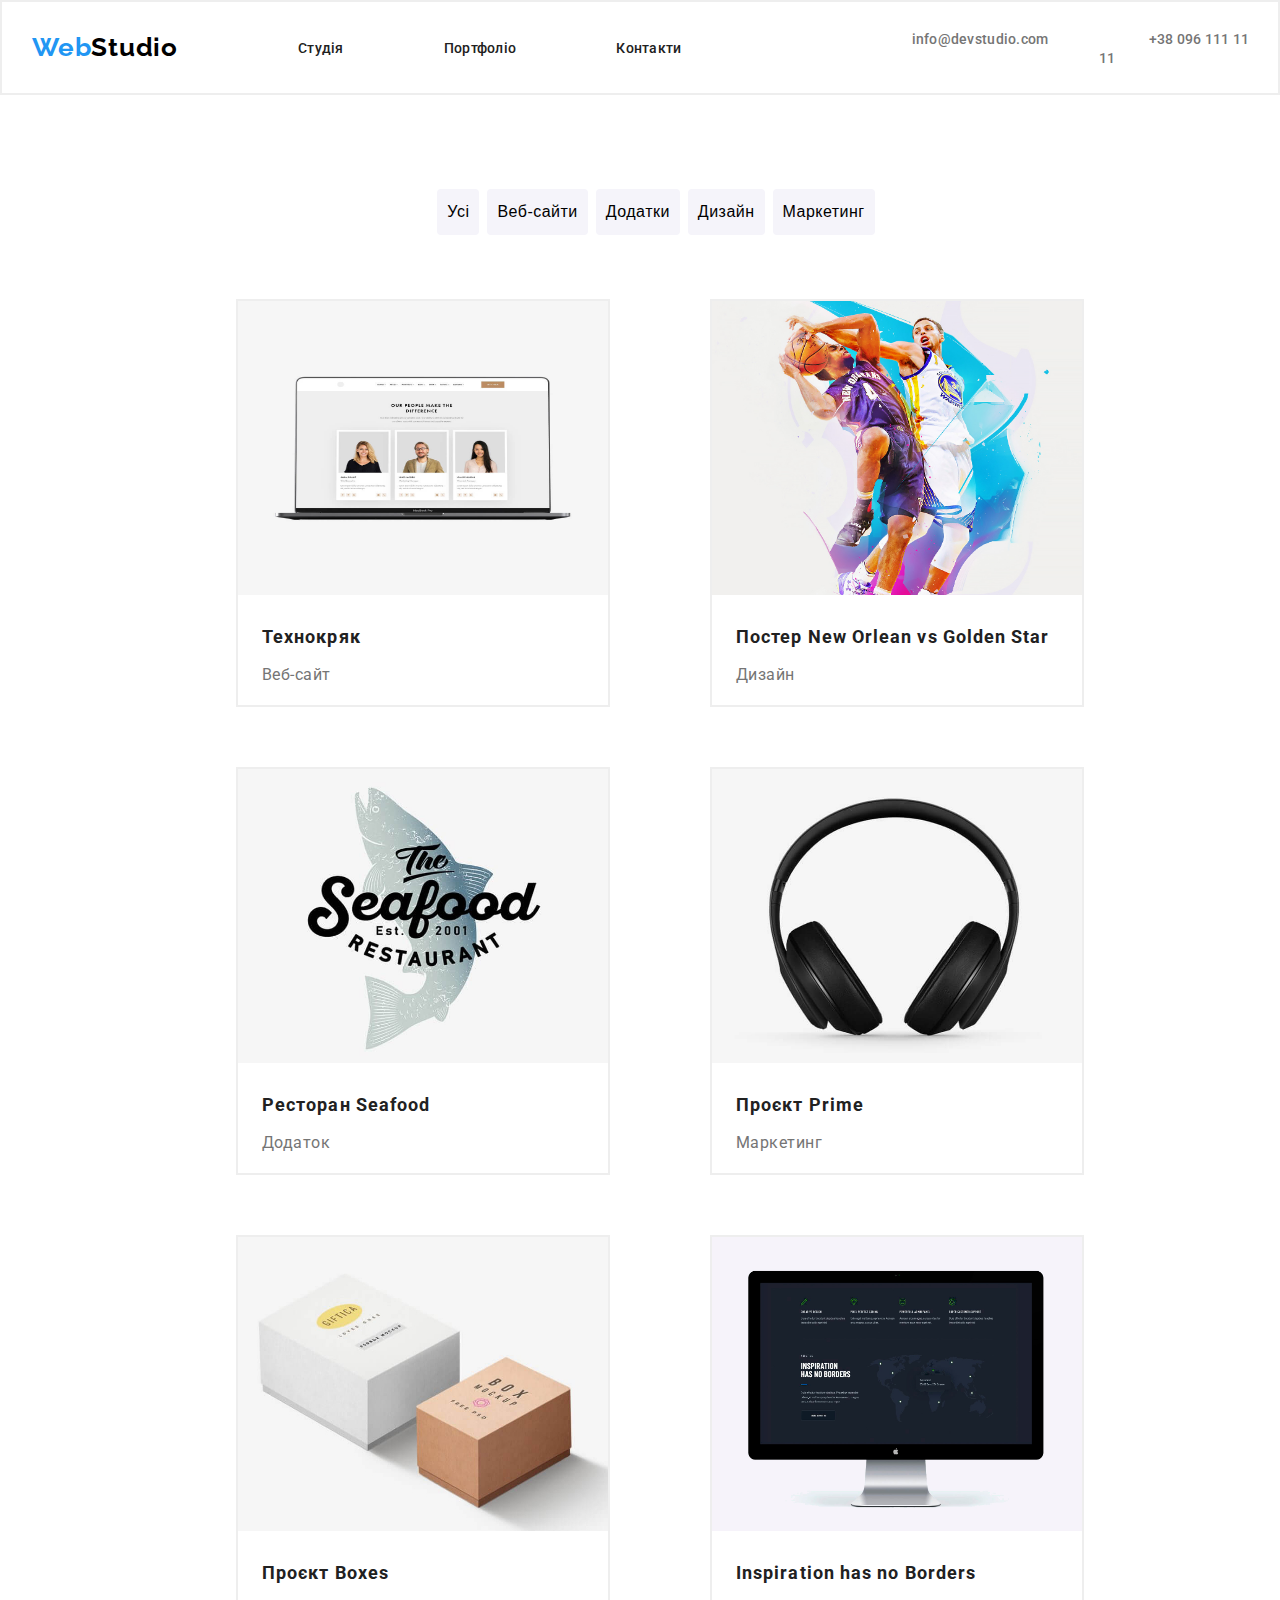
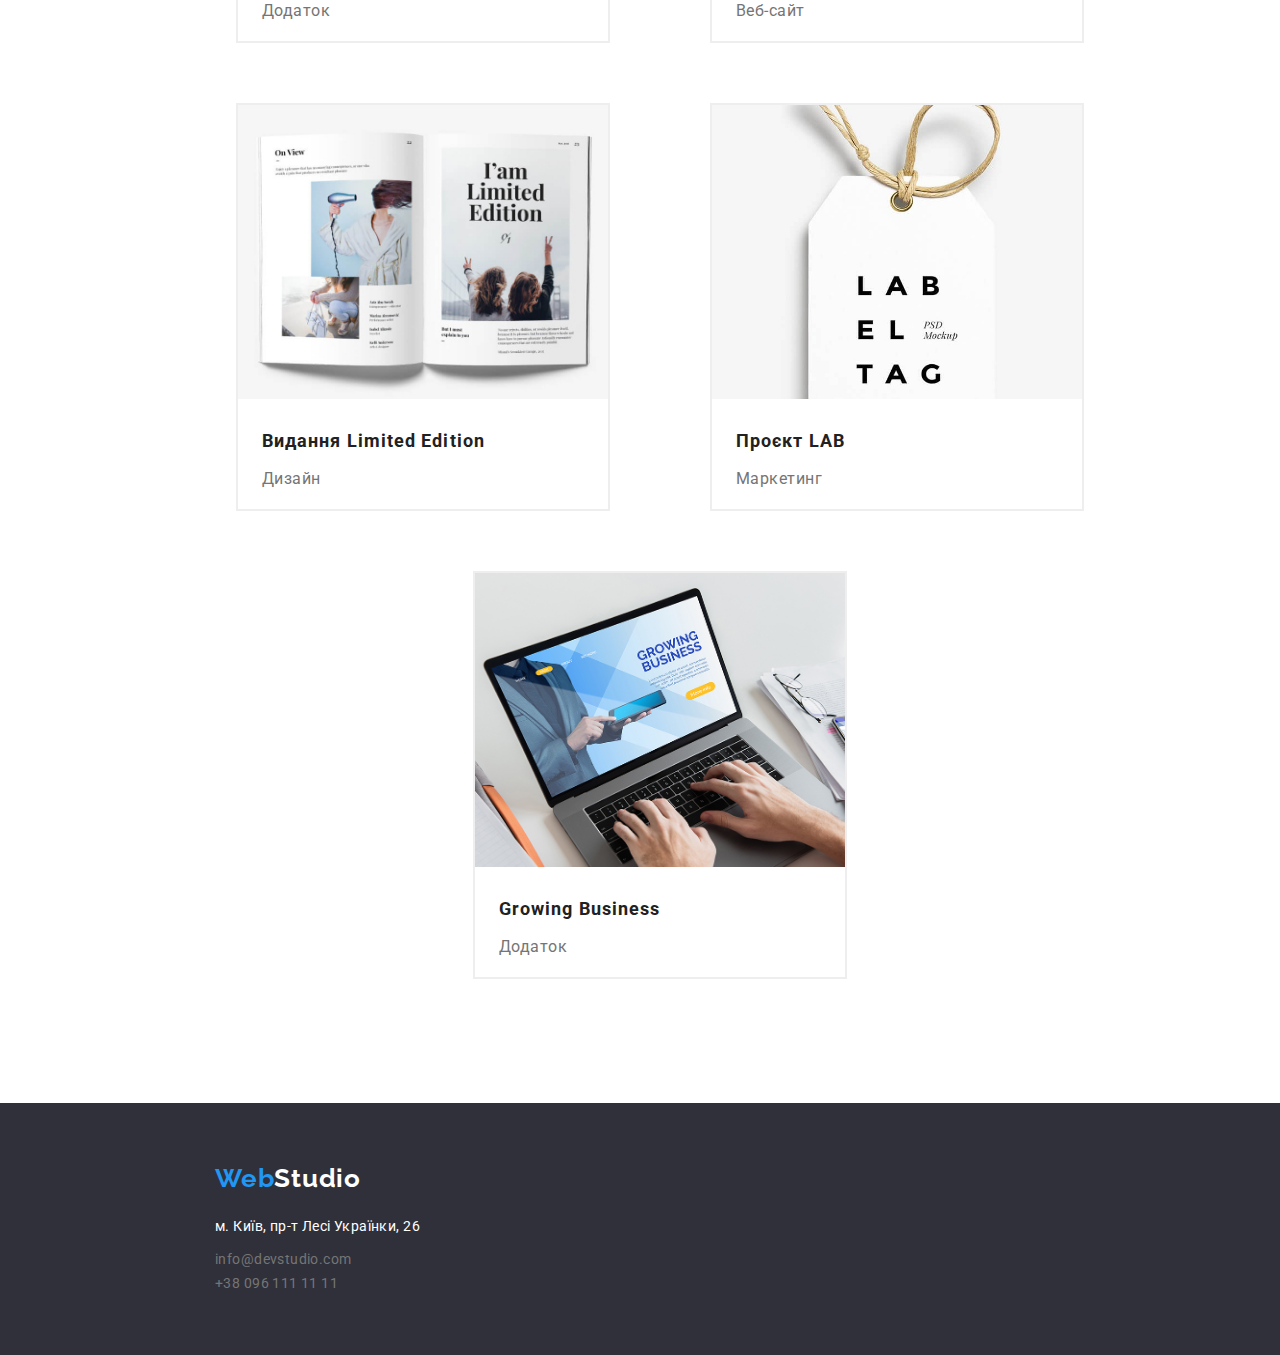
==== commit 68fab5a3: "again mistakes" ====
--- a/portfolio.html
+++ b/portfolio.html
@@ -6,7 +6,6 @@
     <meta name="viewport" content="width=device-width, initial-scale=1.0">
     <title>Портфоліо</title>
     <link rel="stylesheet" href="./css/style.css" />
-    <link rel="stylesheet" href="./css/reset.scss" />
         <link href="https://fonts.googleapis.com/css2?family=Roboto:wght@400;500;700;900&display=swap" rel="stylesheet"/>
         <link href="https://fonts.googleapis.com/css2?family=Raleway:wght@700&display=swap" rel="stylesheet">
 </head>
@@ -19,7 +18,7 @@
                             <ul class = "social-links">
                                 <li><a href = "index.html">Студія</a></li>
                                 <li><a href = "">Портфоліо</a></li>
-                                <li><a href = "">Контакти</li></a>
+                                <li><a href = "">Контакти</a></li>
                              </ul>
                         <ul class = "contact">
                             <li><a href = "mailto: info@devstudio.com">info@devstudio.com</a></li>
@@ -32,11 +31,11 @@
     <main>
         <section>
     <ul class = "direction">
-        <li><button type = "button" class = "second-button">Усі</button></li>
-            <li><button type = "button" class = "second-button">Веб-сайти</button></li>
-                <li><button type = "button" class = "second-button">Додатки</button></li>
-            <li><button type = "button" class = "second-button">Дизайн</button></li>
-        <li><button type = "button" class = "second-button">Маркетинг</button></li>
+        <li><button type ="button" class ="second-button">Усі</button></li>
+            <li><button type ="button" class ="second-button">Веб-сайти</button></li>
+                <li><button type ="button" class ="second-button">Додатки</button></li>
+            <li><button type ="button" class ="second-button">Дизайн</button></li>
+        <li><button type ="button" class ="second-button">Маркетинг</button></li>
     </ul>
         </section>
             <!--II SECTION-->
@@ -44,7 +43,8 @@
             <ul class = "box">
                 <li class = "second-card">
                     <!--1-->
-                        <img src="./images/f1.jpg" alt="Компьютер"/>
+                        <img src="./images/f1.jpg" alt="Компьютер"
+                        width="370" height="294"/>
                             <div class = "second-card-text">
                                 <h3>Технокряк</h3>
                                 <p>Веб-сайт</p>
@@ -52,7 +52,8 @@
                     </li>
                 <li class = "second-card">
                     <!--2-->
-                        <img src="./images/f2.jpg" alt="Баскетбол"/>
+                        <img src="./images/f2.jpg" alt="Баскетбол"
+                        width="370" height="294"/>
                             <div class = "second-card-text">
                                 <h3>Постер New Orlean vs Golden Star</h3>
                                 <p>Дизайн</p>
@@ -60,7 +61,8 @@
                         </li>
                 <li class = "second-card">
                     <!--3-->
-                        <img src="./images/f3.jpg" alt="Рыба"/>
+                        <img src="./images/f3.jpg" alt="Рыба"
+                        width="370" height="294"/>
                             <div class = "second-card-text">
                                 <h3>Ресторан Seafood</h3>
                                 <p>Додаток</p>
@@ -68,7 +70,8 @@
                     </li>
                 <li class = "second-card">
                     <!--4-->
-                        <img src="./images/f4.jpg" alt="Наушники"/>
+                        <img src="./images/f4.jpg" alt="Наушники"
+                        width="370" height="294"/>
                             <div class = "second-card-text">
                                 <h3>Проєкт Prime</h3>
                                 <p>Маркетинг</p>
@@ -76,7 +79,8 @@
                     </li>
                 <li class = "second-card">
                     <!--5-->
-                        <img src="./images/f5.jpg" alt="Коробки"/>
+                        <img src="./images/f5.jpg" alt="Коробки"
+                        width="370" height="294"/>
                             <div class = "second-card-text">
                                 <h3>Проєкт Boxes</h3>
                                 <p>Додаток</p>
@@ -84,7 +88,8 @@
                     </li>
                 <li class = "second-card">
                     <!--6-->
-                        <img src="./images/f6.jpg" alt="Монитор"/>
+                        <img src="./images/f6.jpg" alt="Монитор"
+                        width="370" height="294"/>
                             <div class = "second-card-text">
                                 <h3>Inspiration has no Borders</h3>
                                 <p>Веб-сайт</p>
@@ -92,7 +97,8 @@
                     </li>
                 <li class = "second-card">
                     <!--7-->
-                        <img src="./images/f7.jpg" alt="Журнал"/>
+                        <img src="./images/f7.jpg" alt="Журнал"
+                        width="370" height="294"/>
                             <div class = "second-card-text">
                                 <h3>Видання Limited Edition</h3>
                                 <p>Дизайн</p>
@@ -100,7 +106,8 @@
                     </li>
                 <li class = "second-card">
                     <!--8-->
-                        <img src="./images/f8.jpg" alt="Бирка"/>
+                        <img src="./images/f8.jpg" alt="Бирка"
+                        width="370" height="294"/>
                             <div class = "second-card-text">
                                 <h3>Проєкт LAB</h3>
                                 <p>Маркетинг</p>
@@ -108,7 +115,8 @@
                     </li>
                 <li class = "second-card">
                     <!--9-->
-                        <img src="./images/f9.jpg" alt="Ноутбук"/>
+                        <img src="./images/f9.jpg" alt="Ноутбук"
+                        width="370" height="294"/>
                             <div class = "second-card-text">
                                 <h3>Growing Business</h3>
                                 <p>Додаток</p>
--- a/css/style.css
+++ b/css/style.css
@@ -31,10 +31,13 @@
 }
 .logo {
     text-decoration: none;
-    font-family: "Raleway", sans-serif;
-    color: #2196F3;
+    font-family: "Raleway";
+    font-style: normal;
+    font-weight: 700;
     font-size: 26px;
     line-height: 31px;
+    letter-spacing: 0.03em;
+    color: #2196F3;
 }
 .social-links {
     list-style: none;
@@ -45,30 +48,33 @@
 .social-links a {
     text-decoration: none;
     color: #212121;
-    font-size: 14px;
+    font-style: normal;
+    font-size: 14px;
+    line-height: 16px;
     font-weight: 500;
+    letter-spacing: 0.02em;
+
+    padding: 50px;
+    
+}
+.social-links :hover {
+    color: #2196F3;
+}
+.contact {
+    list-style: none;
+    display: flex;
+
+}
+.contact a{
+    text-decoration: none;
+    font-style: normal;
+    font-weight: 500;
+    font-size: 14px;
     line-height: 16px;
-
+    color: #757575;
+    letter-spacing: 0.02em;
 
     padding: 50px;
-    
-}
-.social-links :hover {
-    color: #2196F3;
-}
-.contact {
-    list-style: none;
-    display: flex;
-
-}
-.contact a{
-    text-decoration: none;
-    color: #757575;
-    font-weight: 500;
-    font-style: normal;
-    font-size: 14px;
-
-    padding: 50px;
 }
 .contact :hover {
     color: #2196F3;
@@ -76,10 +82,14 @@
 
 
 .first-title {
+    font-style: normal;
+    font-weight: 900;
     font-size: 44px;
     line-height: 60px;
     text-align: center;
-
+    letter-spacing: 0.06em;
+    text-transform: uppercase;
+    
     padding: 30px;
 }
 .direction-first {
@@ -97,33 +107,57 @@
     background-color: #2196F3;
     border-radius: 4px;
     border: 0px;
-    font-size: 16px;
+        font-style: normal;
+        font-weight: 700;
+        font-size: 16px;
+        line-height: 30px;
     color: white;
     box-shadow: 0px 4px 4px 0px #00000026;
     cursor: pointer;
+
 }
 .direction-inform {
-    display: flex;
-    justify-content: center;
-    align-items: center;
-
-}
+    list-style: none;
+    display: flex;
+    justify-content: center;
+    align-items: center;
+}
+
 .information {
-    list-style: none;
-    font-size: 14px;
-    line-height: 1.4;
-
     margin: 94px 215px;
 }
-  
-.information p{
-    color: #757575;
-    font-weight: 400;
-    font-weight: 400;
+.information h3 {
+    font-size: 14px;
+    font-style: normal;
+    font-weight: 700;
+    line-height: 16px;
+    letter-spacing: 0.03em;
+    text-transform: uppercase;
+    margin-bottom: 10px;
+}
+
+.information p {
+    font-style: normal;
+    font-weight: 400;
+    color: #757575;
+    font-size: 14px;
     line-height: 24px;
-   
-    padding-top: 10px;
-    padding-right: 30px;
+    letter-spacing: 0.03em;
+
+    margin-right: 30px;
+}
+.title {
+    font-style: normal;
+    font-weight: 700;
+    font-size: 36px;
+    line-height: 42px;
+    letter-spacing: 0.03em;
+    display: flex;
+    justify-content: center;
+    align-items: center;
+    
+    margin-top: 94px;
+    margin-bottom: 50px;
 }
 .images-page-one { 
     list-style: none;
@@ -137,19 +171,9 @@
     margin: 30px;
     padding-bottom: 50px;
 }
-.title {
-    font-size: 36px;
-    font-style: Bold;
-    line-height: 1.6;
-    display: flex;
-    justify-content: center;
-    align-items: center;
-
-    padding-bottom: 20px;
-}
 .selection-color {
     background-color: #F5F4FA;
-    
+    padding-top: 94px;
 }
 .title-two {
     font-size: 36px;
@@ -158,35 +182,38 @@
     display: flex;
     justify-content: center;
     align-items: center;
-    padding: 94px 50px;
+   
 }
 .our-team {
     list-style: none;
     display: flex;
     justify-content: center;
     align-items: center;
-    padding-bottom: 94px;
-}
-.our-team img {
-    width: 270px;
-    height: 260px;
-
-}
-
+
+    -bottom: 94px;
+}
 .our-team h3 {
+    font-style: normal;
+    font-weight: 500;
     font-size: 16px;
-    font-weight: 500;
-    line-height: 1.2;
-
+    line-height: 19px;
+    letter-spacing: 0.03em;
+    text-align: center;
+    
     padding-bottom: 10px;
 }
 
 .our-team p {
-    color: #757575;
+    font-style: normal;
     font-weight: 400;
     font-size: 16px;
-    
-    
+    line-height: 19px;
+    color: #757575;
+    letter-spacing: 0.03em;
+
+    text-align: center;
+
+
 }
 .our-text-direction {
     display: flex;
@@ -208,10 +235,13 @@
 }
 .footer-logo {
     text-decoration: none;
-    font-family: "Raleway", sans-serif;
-    color: #2196F3;
+    font-family: "Raleway";
+    font-style: normal;
+    font-weight: 700;
     font-size: 26px;
     line-height: 31px;
+    color: #2196F3;
+    letter-spacing: 0.03em;
 
     margin-top: 60px;
     margin-left: 215px;
@@ -219,11 +249,12 @@
 .footer-text {
     text-decoration: none;
     list-style: none;
-    line-height: 1.4;
-    font-size: 14px;
-    font-style: normal;
-    font-weight: 400;
+    font-style: normal;
+    font-weight: 400;
+    font-size: 14px;
+    line-height: 24px;
     color: white;
+    letter-spacing: 0.03em;
 
     margin: 20px 215px;
 }
@@ -236,12 +267,12 @@
 }
 .contact-two a{
     text-decoration: none;
-    color: #757575;
-    font-weight: 500;
-    font-style: normal;
-    font-size: 14px;
-    
-    
+    font-style: normal;
+    font-weight: 400;
+    font-size: 14px;
+    color: #757575;
+    line-height: 24px;
+    letter-spacing: 0.03em;
 }
 .contact-two :hover {
     color: #2196F3;
@@ -260,15 +291,20 @@
 }
 .second-button {
     list-style: none;
+    font-style: normal;
+    font-weight: 500;
     font-size: 16px;
+    line-height: 26px;
+    letter-spacing: 0.03em;
+    text-align: center;
     background-color: #F5F4FA;
     border-radius: 4px;
     border: 0px;
     color: black;
-    font-weight: 500;
     cursor: pointer;
+
     padding: 10px;
-    margin: 8px 10px; 
+    margin-right: 8px; 
 }   
 .second-button:hover {
     background-color: #2196F3;
@@ -299,30 +335,33 @@
 
     margin-bottom: 94px;
 }
-.box img {
-    width: 370px; 
-    height: 294px;
-}
+
 .second-card-text {
     padding: 20px 24px;
 }
 
 .box h3{
-    font-size: 18;
+    font-style: normal;
+    font-size: 18px;
+    font-weight: 700;
     color: #212121;
+    line-height: 36px;
+    letter-spacing: 0.06em;
+}
+.box p {
+    font-style: normal;
+    font-weight: 400;
+    font-size: 16px;
+    line-height: 30px;
+    color: #757575;
     line-height: 2.0;
-    font-weight: bold;
-    letter-spacing: 6%;
-}
-.box p {
-    font-size: 16;
-    color: #757575;
-    line-height: 2.0;
-    font-weight: 400;
-    letter-spacing: 3%;
+    letter-spacing: 0.03em;
+
     padding-top: 4px;
 }
 .second-card {
+    height: 404px;
+    width: 370px;
     border: 2px solid #EEEEEE;
     background: #FFFFFF;
     
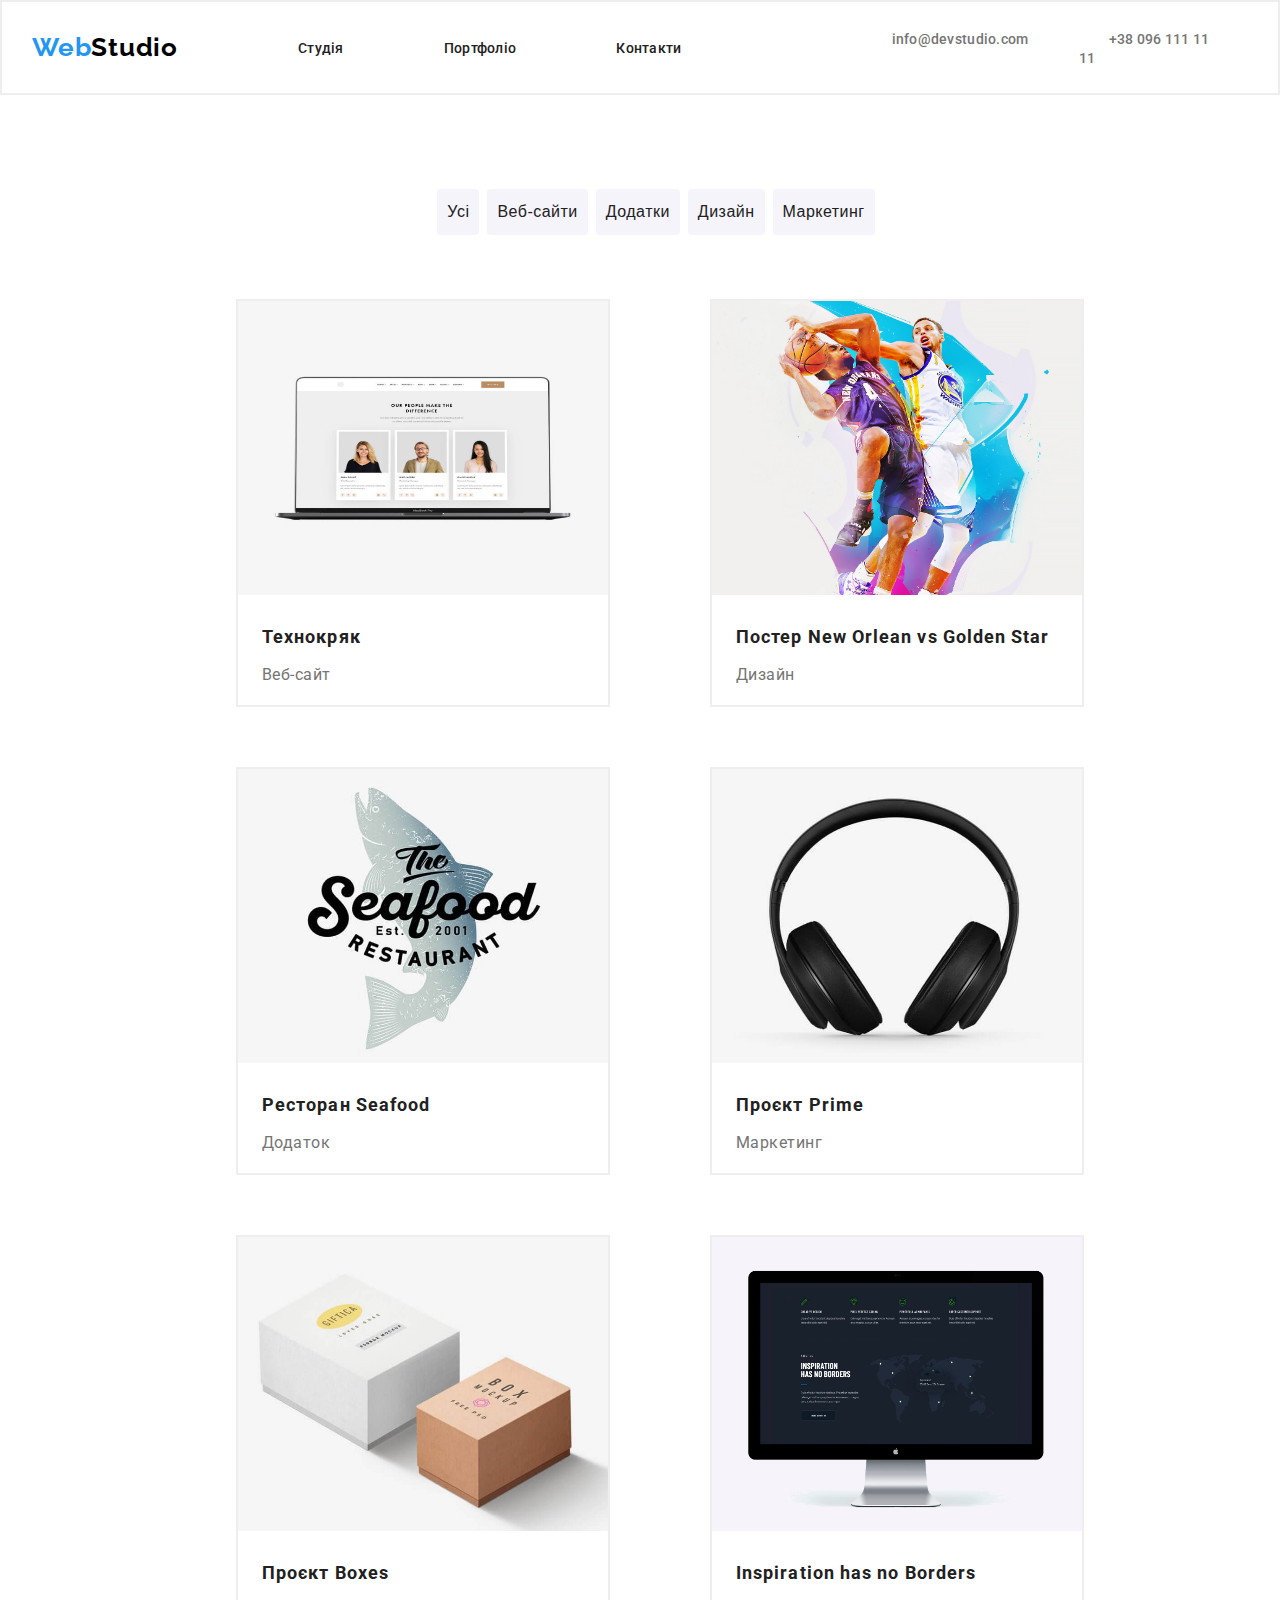
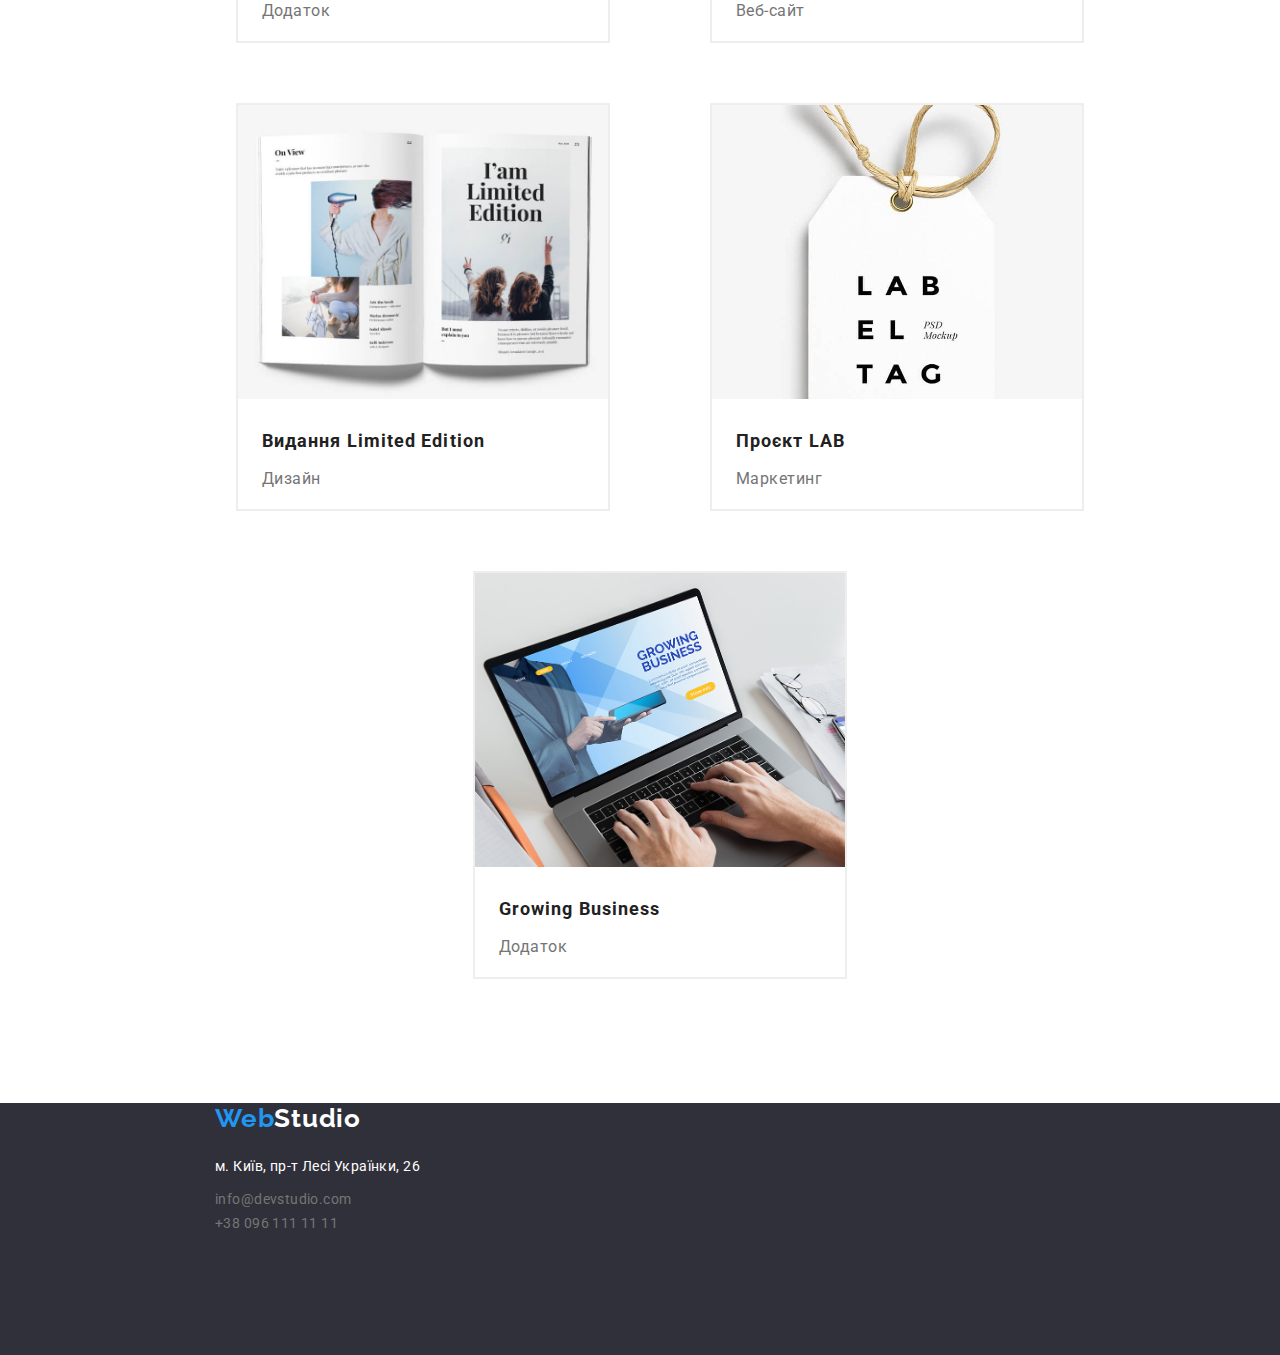
==== commit b263d76c: "not" ====
--- a/portfolio.html
+++ b/portfolio.html
@@ -128,7 +128,7 @@
         </main>
             <!--FOOTER-->
             <footer class = "footer-background" >
-                <div class = "container">
+                <div class = "container-second-page">
                     <a href="logo" class = "footer-logo">Web<span style = "color: white">Studio</span></a>
                 <address class = "footer-text">
                     <p>м. Київ, пр-т Лесі Українки, 26</p>
--- a/css/style.css
+++ b/css/style.css
@@ -16,18 +16,28 @@
 }
 body {
     font-family: "Roboto", sans-serif;
-    color: #212121;
-}
+    background-color: var(--brand-main-color);
+}
+
+:root {
+    --brand-main-color: #ffffff;
+    --brand-text: #212121;
+    --brand-allocations: #757575;
+    --brand-link: #2196F3;
+}
+
+
 
 .direction-header {
     display: flex;
     justify-content: space-around;
     align-items: center;
+    background-color: var(--brand-main-color);
 
     border: 2px solid #EEEEEE;
 }
 .direction-header a {
-    padding: 30px;
+    margin: 30px;
 }
 .logo {
     text-decoration: none;
@@ -42,23 +52,23 @@
 .social-links {
     list-style: none;
     display: flex;
-    padding-right: 90px;
+    margin-right: 90px;
 
 }
 .social-links a {
     text-decoration: none;
-    color: #212121;
     font-style: normal;
     font-size: 14px;
     line-height: 16px;
     font-weight: 500;
     letter-spacing: 0.02em;
-
-    padding: 50px;
+    color: var(--brand-text);
+
+    margin: 50px;
     
 }
 .social-links :hover {
-    color: #2196F3;
+    color: var(--brand-link);
 }
 .contact {
     list-style: none;
@@ -71,13 +81,13 @@
     font-weight: 500;
     font-size: 14px;
     line-height: 16px;
-    color: #757575;
     letter-spacing: 0.02em;
-
-    padding: 50px;
+    color: var(--brand-allocations);
+
+    margin-right: 50px;
 }
 .contact :hover {
-    color: #2196F3;
+    color: var(--brand-link);
 }
 
 
@@ -89,8 +99,9 @@
     text-align: center;
     letter-spacing: 0.06em;
     text-transform: uppercase;
-    
-    padding: 30px;
+    color: var(--brand-text);
+    
+    margin: 30px;
 }
 .direction-first {
     display: flex;
@@ -104,7 +115,7 @@
 .button {
     width: 216px;
     height: 50px;
-    background-color: #2196F3;
+    background-color: var(--brand-link);
     border-radius: 4px;
     border: 0px;
         font-style: normal;
@@ -124,7 +135,7 @@
 }
 
 .information {
-    margin: 94px 215px;
+    margin: 215px;
 }
 .information h3 {
     font-size: 14px;
@@ -133,16 +144,18 @@
     line-height: 16px;
     letter-spacing: 0.03em;
     text-transform: uppercase;
+    color: var(--brand-text);
+
     margin-bottom: 10px;
 }
 
 .information p {
     font-style: normal;
     font-weight: 400;
-    color: #757575;
     font-size: 14px;
     line-height: 24px;
     letter-spacing: 0.03em;
+    color: var(--brand-allocations);
 
     margin-right: 30px;
 }
@@ -155,6 +168,7 @@
     display: flex;
     justify-content: center;
     align-items: center;
+    color: var(--brand-text);
     
     margin-top: 94px;
     margin-bottom: 50px;
@@ -169,11 +183,12 @@
     width: 370px; 
     height: 294px;
     margin: 30px;
-    padding-bottom: 50px;
+    margin-bottom: 50px;
 }
 .selection-color {
     background-color: #F5F4FA;
     padding-top: 94px;
+   
 }
 .title-two {
     font-size: 36px;
@@ -189,8 +204,6 @@
     display: flex;
     justify-content: center;
     align-items: center;
-
-    -bottom: 94px;
 }
 .our-team h3 {
     font-style: normal;
@@ -199,8 +212,9 @@
     line-height: 19px;
     letter-spacing: 0.03em;
     text-align: center;
-    
-    padding-bottom: 10px;
+    color: var(--brand-text);
+    
+    margin-bottom: 10px;
 }
 
 .our-team p {
@@ -208,8 +222,8 @@
     font-weight: 400;
     font-size: 16px;
     line-height: 19px;
-    color: #757575;
-    letter-spacing: 0.03em;
+    letter-spacing: 0.03em;
+    color: var(--brand-allocations);
 
     text-align: center;
 
@@ -240,7 +254,7 @@
     font-weight: 700;
     font-size: 26px;
     line-height: 31px;
-    color: #2196F3;
+    color: var(--brand-link);
     letter-spacing: 0.03em;
 
     margin-top: 60px;
@@ -262,7 +276,7 @@
 .contact-two {
     list-style: none;
     padding-left: 0px;
-    padding-top: 9px;
+    margin-top: 9px;
 
 }
 .contact-two a{
@@ -270,12 +284,12 @@
     font-style: normal;
     font-weight: 400;
     font-size: 14px;
-    color: #757575;
     line-height: 24px;
     letter-spacing: 0.03em;
+    color: var(--brand-allocations);
 }
 .contact-two :hover {
-    color: #2196F3;
+    color: var(--brand-link);
 }
 .container {
     display: flex;
@@ -300,14 +314,14 @@
     background-color: #F5F4FA;
     border-radius: 4px;
     border: 0px;
-    color: black;
+    color: var(--brand-text);
     cursor: pointer;
 
     padding: 10px;
     margin-right: 8px; 
 }   
 .second-button:hover {
-    background-color: #2196F3;
+    background-color: var(--brand-link);
     color: white;
 }
 .direction {
@@ -337,27 +351,27 @@
 }
 
 .second-card-text {
-    padding: 20px 24px;
+    margin: 20px 24px;
 }
 
 .box h3{
     font-style: normal;
     font-size: 18px;
     font-weight: 700;
-    color: #212121;
     line-height: 36px;
     letter-spacing: 0.06em;
+    color: var(--brand-text);
 }
 .box p {
     font-style: normal;
     font-weight: 400;
     font-size: 16px;
     line-height: 30px;
-    color: #757575;
     line-height: 2.0;
     letter-spacing: 0.03em;
-
-    padding-top: 4px;
+    color: var(--brand-allocations);
+
+    margin-top: 4px;
 }
 .second-card {
     height: 404px;
